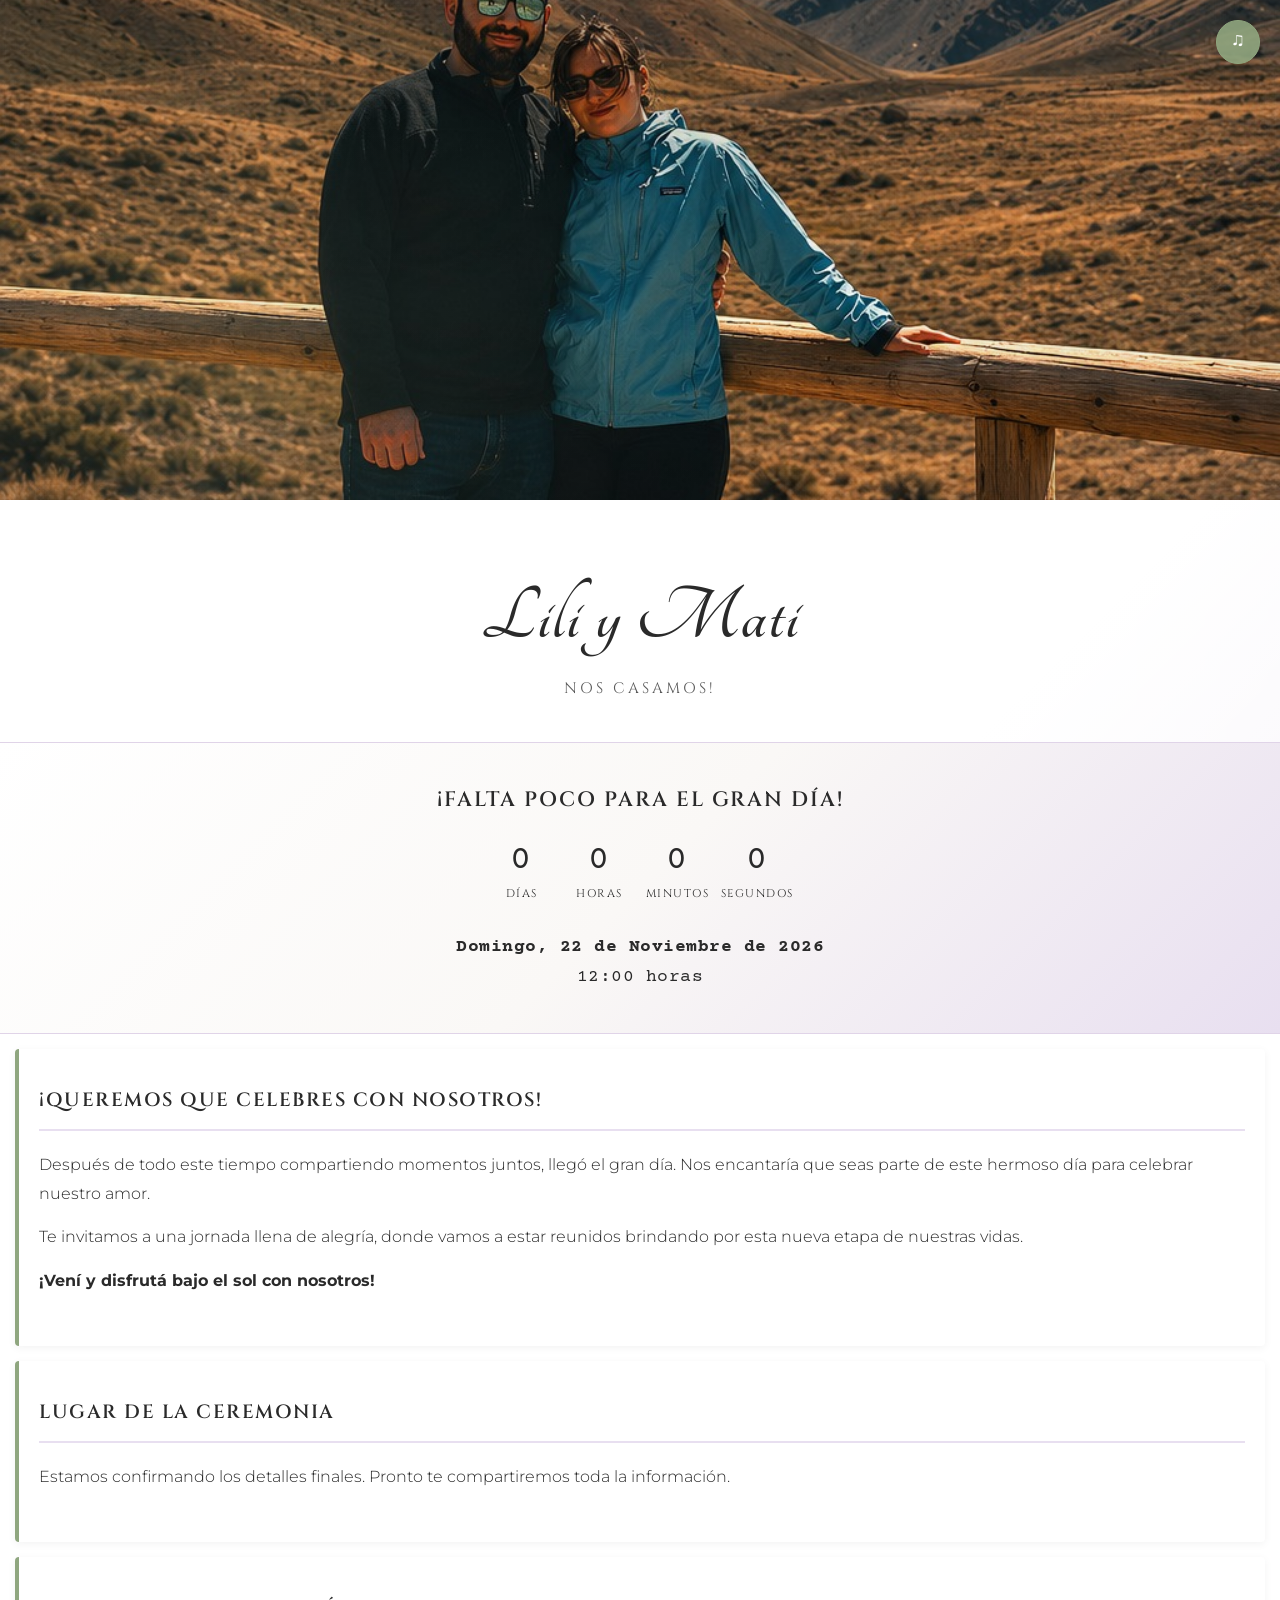
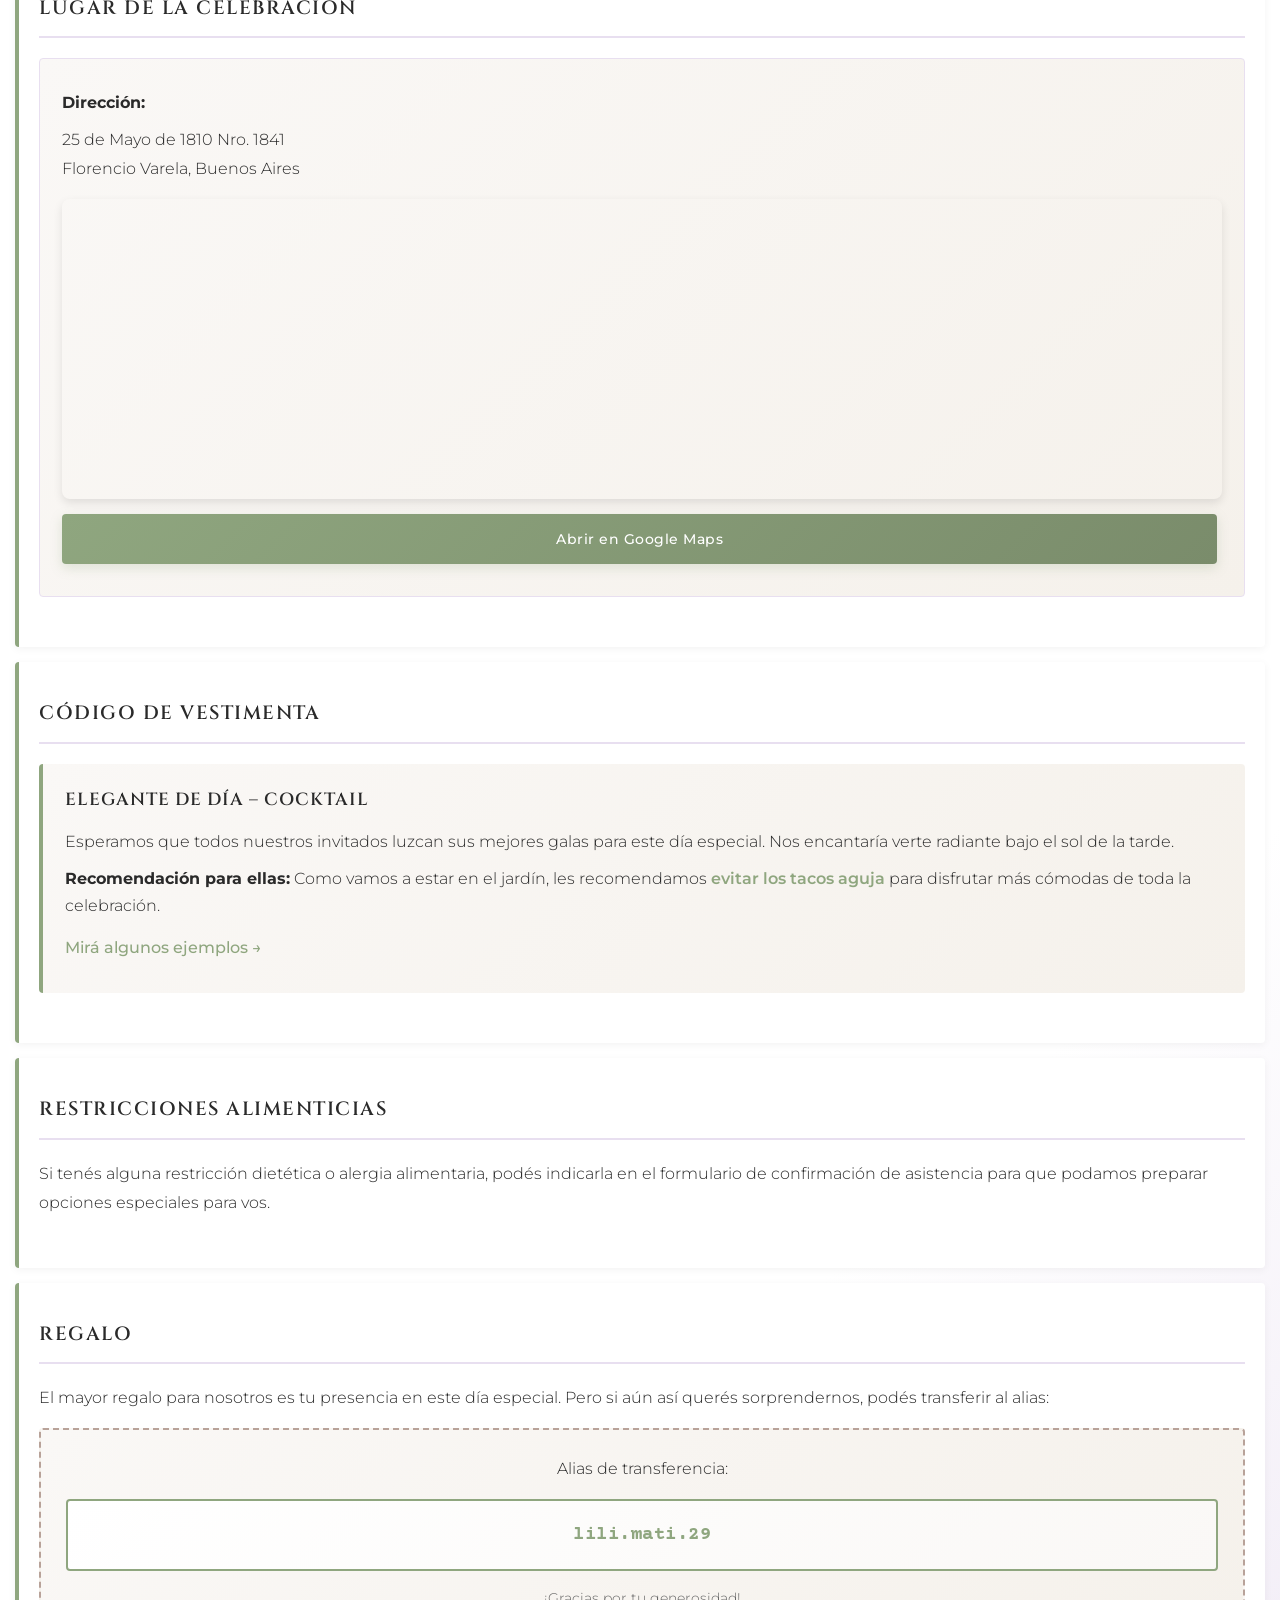
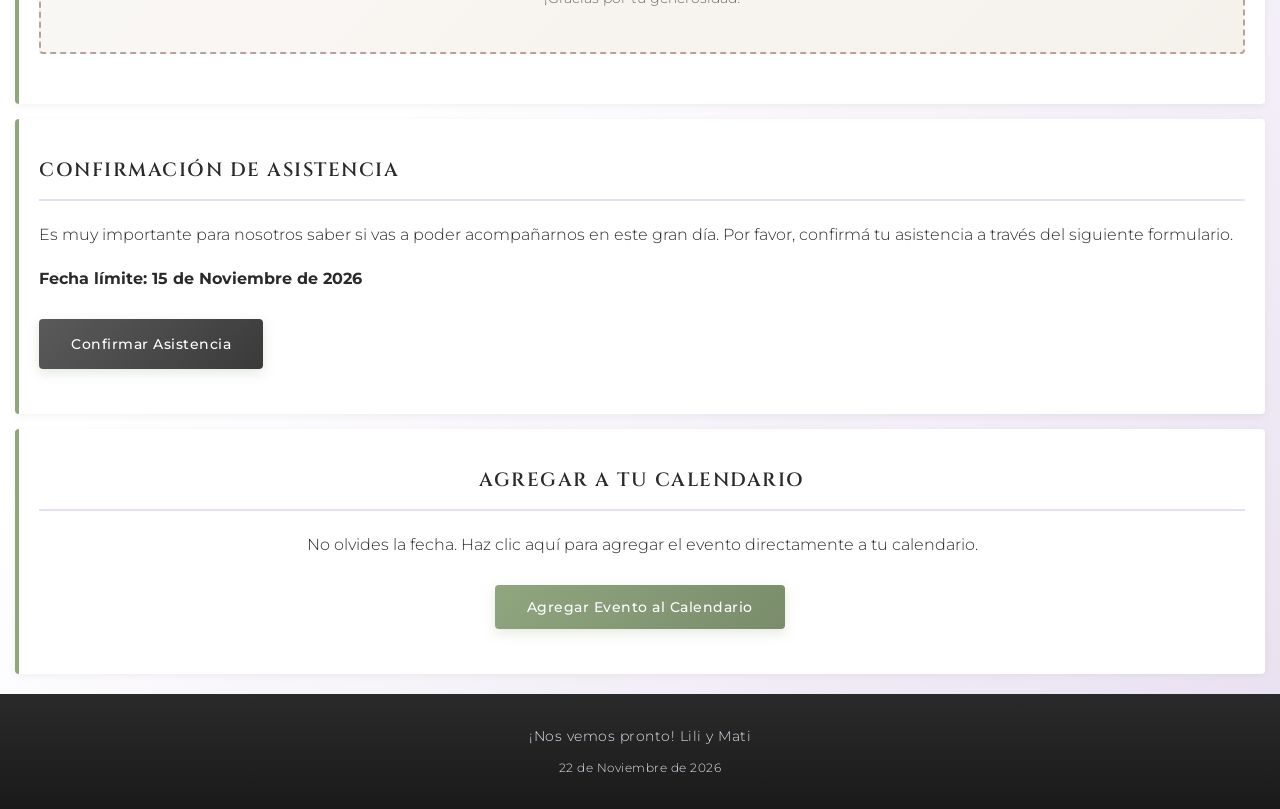
==== index.html @ ebc05e0a "feat: update wedding date, location sections, and add dress code inspiration" ====
<!DOCTYPE html>
<html lang="es">
<head>
    <meta charset="UTF-8">
    <meta name="viewport" content="width=device-width, initial-scale=1.0">
    <title>¡Nos casamos! | Lili y Mati</title>
    <link href="https://fonts.googleapis.com/css2?family=Tangerine:wght@400;700&family=Cinzel:wght@400;600;700&family=Special+Elite&family=Montserrat:wght@300;400;500&family=Courier+Prime&display=swap" rel="stylesheet">
    <link rel="stylesheet" href="styles.css">
</head>
<body>
    <div class="container">
        <div class="photo-gallery">
            <img id="mainPhoto" src="images/photos/aconcagua.jpeg" alt="Momentos especiales">
        </div>

        <audio id="bg-music" preload="metadata" loop>
            <source src="music/song.mp3" type="audio/mpeg">
        </audio>

        <div class="header">
            <h1>Lili y Mati</h1>
            <p>Nos casamos!</p>
            <button id="music-toggle" class="music-btn" title="Pausar/Reproducir música">♫</button>
        </div>

        <div class="countdown-section">
            <h2>¡Falta poco para el gran día!</h2>
            <div class="countdown">
                <div class="countdown-item">
                    <span class="number" id="days">0</span>
                    <span class="label">Días</span>
                </div>
                <div class="countdown-item">
                    <span class="number" id="hours">0</span>
                    <span class="label">Horas</span>
                </div>
                <div class="countdown-item">
                    <span class="number" id="minutes">0</span>
                    <span class="label">Minutos</span>
                </div>
                <div class="countdown-item">
                    <span class="number" id="seconds">0</span>
                    <span class="label">Segundos</span>
                </div>
            </div>
            <div class="date-time">
                <strong>Domingo, 22 de Noviembre de 2026</strong><br>
                12:00 horas
            </div>
        </div>

        <div class="content-section">
            <h2 class="section-title">¡Queremos que celebres con nosotros!</h2>
            <p>Después de todo este tiempo compartiendo momentos juntos, llegó el gran día. Nos encantaría que seas parte de este hermoso día para celebrar nuestro amor.</p>
            <p>Te invitamos a una jornada llena de alegría, donde vamos a estar reunidos brindando por esta nueva etapa de nuestras vidas.</p>
            <p><strong>¡Vení y disfrutá bajo el sol con nosotros!</strong></p>
        </div>

        <div class="content-section">
            <h2 class="section-title">Lugar de la Ceremonia</h2>
            <p>Estamos confirmando los detalles finales. Pronto te compartiremos toda la información.</p>
        </div>

        <div class="content-section">
            <h2 class="section-title">Lugar de la Celebración</h2>
            <div class="location">
                <p><strong>Dirección:</strong></p>
                <p>25 de Mayo de 1810 Nro. 1841<br>Florencio Varela, Buenos Aires</p>
                <div class="map-container">
                    <iframe src="https://www.google.com/maps/embed?pb=!1m18!1m12!1m3!1d3280.5678901234567!2d-58.3156789!3d-34.7919012!2m3!1f0!2f0!3f0!3m2!1i1024!2i768!4f13.1!3m3!1m2!1s0x95a2e8d2c6d8d8d5%3A0x1234567890abcdef!2s25%20de%20Mayo%201841%2C%20Florencio%20Varela!5e0!3m2!1ses!2sar!4v1234567890" allowfullscreen="" loading="lazy" referrerpolicy="no-referrer-when-downgrade"></iframe>
                </div>
                <a href="https://www.google.com/maps/search/25+de+Mayo+1841+Florencio+Varela" target="_blank" class="button" style="display: block; text-align: center; margin-top: 15px;">
                    Abrir en Google Maps
                </a>
            </div>
        </div>

        <div class="content-section">
            <h2 class="section-title">Código de Vestimenta</h2>
            <div class="dress-code">
                <h3>Elegante de Día – Cocktail</h3>
                <p>Esperamos que todos nuestros invitados luzcan sus mejores galas para este día especial. Nos encantaría verte radiante bajo el sol de la tarde.</p>
                <p><strong>Recomendación para ellas:</strong> Como vamos a estar en el jardín, les recomendamos <span class="highlight">evitar los tacos aguja</span> para disfrutar más cómodas de toda la celebración.</p>
                <p style="margin-top: 15px;"><a href="https://ar.pinterest.com/pin/38984353018986271/?invite_code=10d0b1111cdb420692982da76939f0f9&sender=587016270088623896&sfo=1" target="_blank" style="color: #8fa67f; text-decoration: none; font-weight: 500;">Mirá algunos ejemplos →</a></p>
            </div>
        </div>

        <div class="content-section">
            <h2 class="section-title">Restricciones Alimenticias</h2>
            <p>Si tenés alguna restricción dietética o alergia alimentaria, podés indicarla en el formulario de confirmación de asistencia para que podamos preparar opciones especiales para vos.</p>
        </div>

        <div class="content-section">
            <h2 class="section-title">Regalo</h2>
            <p>El mayor regalo para nosotros es tu presencia en este día especial. Pero si aún así querés sorprendernos, podés transferir al alias:</p>
            <div class="gift-box">
                <p>Alias de transferencia:</p>
                <div class="alias">lili.mati.29</div>
                <p style="margin-top: 15px; color: #666; font-size: 0.9em;">¡Gracias por tu generosidad!</p>
            </div>
        </div>

        <div class="content-section">
            <h2 class="section-title">Confirmación de Asistencia</h2>
            <p>Es muy importante para nosotros saber si vas a poder acompañarnos en este gran día. Por favor, confirmá tu asistencia a través del siguiente formulario.</p>
            <p><strong>Fecha límite: 15 de Noviembre de 2026</strong></p>
            <a href="https://docs.google.com/forms/d/e/1FAIpQLSdHtg7VA1iRMEIgnN4e15R8VpcJA1crfICIiquaRUaVLxvOYg/viewform?usp=sharing&ouid=107248354685165145051" target="_blank" class="button button-secondary">
                Confirmar Asistencia
            </a>
        </div>

        <div class="content-section" style="text-align: center;">
            <h2 class="section-title">Agregar a tu Calendario</h2>
            <p>No olvides la fecha. Haz clic aquí para agregar el evento directamente a tu calendario.</p>
            <button onclick="downloadCalendarEvent()" class="button">
                Agregar Evento al Calendario
            </button>
        </div>

        <div class="footer">
            <p>¡Nos vemos pronto! Lili y Mati</p>
            <p style="margin-top: 10px; font-size: 0.85em;">22 de Noviembre de 2026</p>
        </div>
    </div>

    <script src="script.js"></script>
</body>
</html>
---- styles.css ----
* {
            margin: 0;
            padding: 0;
            box-sizing: border-box;
        }

        body {
            font-family: 'Montserrat', sans-serif;
            background: linear-gradient(135deg, #ffffff 0%, #ffffff 70%, #e8dff0 100%);
            color: #2a2a2a;
            line-height: 1.7;
        }

        .container {
            max-width: 100%;
            width: 100%;
            margin: 0 auto;
            padding: 0;
        }


        .photo-gallery {
            position: relative;
            width: 100%;
            height: 500px;
            overflow: hidden;
            background: #3a3530;
            aspect-ratio: 0.866;
        }

        .photo-gallery img {
            width: 100%;
            height: 100%;
            object-fit: cover;
            object-position: center;
            animation: fadeInOut 8s ease-in-out infinite;
        }

        @keyframes fadeInOut {
            0%, 100% { opacity: 0.75; }
            50% { opacity: 1; }
        }

        .photo-gallery::before {
            content: '';
            position: absolute;
            top: 0;
            left: 0;
            right: 0;
            bottom: 0;
            background: radial-gradient(circle at 20% 80%, rgba(156, 175, 136, 0.15) 0%, transparent 50%);
            z-index: 2;
        }

        .photo-gallery::after {
            content: '';
            position: absolute;
            top: 0;
            left: 0;
            right: 0;
            bottom: 0;
            background: linear-gradient(180deg, rgba(0, 0, 0, 0.2) 0%, transparent 60%, rgba(0, 0, 0, 0.15) 100%);
            z-index: 2;
        }


        .header {
            text-align: center;
            padding: 50px 20px 40px;
            background-color: #ffffff;
            background-image: linear-gradient(135deg, #ffffff 0%, #ffffff 80%, #e8dff0 100%), url('5771061_2986448.svg');
            background-size: auto, 700px auto;
            background-position: 0 0, right center;
            background-repeat: no-repeat;
            background-attachment: scroll, fixed;
            border-bottom: 1px solid #e0d4e8;
            position: relative;
            overflow: hidden;
        }

        .header::after {
            content: '';
            position: absolute;
            top: 0;
            left: 0;
            right: 0;
            bottom: 0;
            background: linear-gradient(90deg, rgba(255,255,255,1) 0%, rgba(255,255,255,0.98) 40%, rgba(255,255,255,0.85) 100%);
            pointer-events: none;
            z-index: 0;
        }


        .header h1 {
            font-family: 'Tangerine', cursive;
            font-size: 5em;
            color: #2a2a2a;
            margin-bottom: -10px;
            font-weight: 700;
            position: relative;
            z-index: 2;
            letter-spacing: 2px;
        }

        .header p {
            font-family: 'Cinzel', serif;
            font-size: 0.95em;
            color: #5a5a5a;
            font-style: normal;
            font-weight: 400;
            position: relative;
            z-index: 2;
            letter-spacing: 3px;
            text-transform: uppercase;
        }


        .countdown-section {
            background: linear-gradient(135deg, #ffffff 0%, #faf8f6 50%, #e8dff0 100%);
            padding: 40px 20px;
            text-align: center;
            color: #2a2a2a;
            position: relative;
            overflow: hidden;
            border-bottom: 1px solid #e0d4e8;
        }


        .countdown-section h2 {
            font-family: 'Cinzel', serif;
            font-size: 1.3em;
            margin-bottom: 25px;
            font-weight: 600;
            position: relative;
            z-index: 1;
            letter-spacing: 2px;
            text-transform: uppercase;
        }

        .countdown {
            display: flex;
            justify-content: center;
            align-items: flex-end;
            gap: 8px;
            margin-bottom: 30px;
            position: relative;
            z-index: 1;
            flex-wrap: wrap;
        }

        .countdown-item {
            display: flex;
            flex-direction: column;
            align-items: center;
            background: transparent;
            padding: 0;
            border-radius: 0;
            border: none;
        }

        .countdown-item .number {
            font-family: 'Courier Prime', monospace;
            font-size: 2.2em;
            font-weight: 400;
            display: block;
            line-height: 1;
            min-width: 70px;
            text-align: center;
            letter-spacing: 2px;
        }

        .countdown-item .label {
            font-family: 'Cinzel', serif;
            font-size: 0.7em;
            margin-top: 6px;
            text-transform: uppercase;
            letter-spacing: 1.5px;
            font-weight: 400;
            text-align: center;
            min-width: 70px;
        }


        .date-time {
            font-family: 'Courier Prime', monospace;
            font-size: 1.1em;
            margin-top: 15px;
            position: relative;
            z-index: 1;
            font-weight: 400;
            letter-spacing: 0.5px;
        }


        .content-section {
            padding: 35px 20px;
            background: #ffffff;
            margin: 15px;
            border-radius: 4px;
            box-shadow: 0 2px 8px rgba(0, 0, 0, 0.05);
            border-left: 4px solid #8fa67f;
            position: relative;
        }


        .content-section h2 {
            font-family: 'Cinzel', serif;
            color: #2a2a2a;
            margin-bottom: 20px;
            font-size: 1.2em;
            font-weight: 600;
            border-bottom: 2px solid #e8dff0;
            padding-bottom: 12px;
            letter-spacing: 1.5px;
            text-transform: uppercase;
            white-space: nowrap;
            overflow: hidden;
            text-overflow: ellipsis;
        }

        .content-section p {
            color: #2a2a2a;
            margin-bottom: 15px;
            line-height: 1.8;
            font-weight: 300;
            font-family: 'Montserrat', sans-serif;
        }

        .content-section ul {
            list-style: none;
            color: #2a2a2a;
        }

        .content-section li {
            margin-bottom: 12px;
            padding-left: 28px;
            position: relative;
            font-weight: 300;
            font-family: 'Montserrat', sans-serif;
        }

        .content-section li:before {
            content: "✓";
            position: absolute;
            left: 0;
            color: #8fa67f;
            font-weight: bold;
            font-size: 1.1em;
        }


        .button {
            display: inline-block;
            background: linear-gradient(135deg, #8fa67f 0%, #7a8c6b 100%);
            color: #ffffff;
            padding: 13px 32px;
            border: none;
            border-radius: 4px;
            text-decoration: none;
            font-size: 0.9em;
            cursor: pointer;
            transition: all 0.3s ease;
            margin: 10px 5px 10px 0;
            font-weight: 500;
            font-family: 'Montserrat', sans-serif;
            box-shadow: 0 4px 12px rgba(143, 166, 127, 0.25);
            letter-spacing: 0.5px;
        }

        .button:hover {
            background: linear-gradient(135deg, #7a8c6b 0%, #6a7c5b 100%);
            transform: translateY(-2px);
            box-shadow: 0 6px 18px rgba(143, 166, 127, 0.35);
        }

        .button-secondary {
            background: linear-gradient(135deg, #5a5a5a 0%, #3a3a3a 100%);
        }

        .button-secondary:hover {
            background: linear-gradient(135deg, #3a3a3a 0%, #2a2a2a 100%);
        }


        .location {
            background: linear-gradient(135deg, #faf8f6 0%, #f5f1eb 100%);
            padding: 22px;
            border-radius: 4px;
            margin: 15px 0;
            border: 1px solid #e8dff0;
        }

        .location h3 {
            font-family: 'Cinzel', serif;
            color: #2a2a2a;
            margin-bottom: 12px;
            font-size: 1.1em;
            font-weight: 600;
            text-transform: uppercase;
            letter-spacing: 1px;
        }

        .location p {
            margin: 8px 0;
            color: #2a2a2a;
            font-weight: 300;
            font-family: 'Montserrat', sans-serif;
        }

        .map-container {
            width: 100%;
            height: 300px;
            border-radius: 8px;
            overflow: hidden;
            margin-top: 15px;
            box-shadow: 0 4px 10px rgba(0, 0, 0, 0.1);
        }

        .map-container iframe {
            width: 100%;
            height: 100%;
            border: none;
        }


        .dress-code {
            background: linear-gradient(135deg, #faf8f6 0%, #f5f1eb 100%);
            padding: 22px;
            border-radius: 4px;
            margin: 15px 0;
            border-left: 4px solid #8fa67f;
        }

        .dress-code h3 {
            font-family: 'Cinzel', serif;
            color: #2a2a2a;
            margin-bottom: 12px;
            font-size: 1.1em;
            font-weight: 600;
            text-transform: uppercase;
            letter-spacing: 1px;
        }

        .dress-code p {
            color: #2a2a2a;
            margin: 10px 0;
            line-height: 1.7;
            font-weight: 300;
            font-family: 'Montserrat', sans-serif;
        }


        .gift-box {
            background: linear-gradient(135deg, #faf8f6 0%, #f5f1eb 100%);
            padding: 25px;
            border-radius: 4px;
            margin: 15px 0;
            text-align: center;
            border: 2px dashed #b8a299;
        }

        .gift-box h3 {
            font-family: 'Cinzel', serif;
            color: #2a2a2a;
            margin-bottom: 12px;
            font-size: 1.1em;
            font-weight: 600;
            text-transform: uppercase;
            letter-spacing: 1px;
        }

        .alias {
            background: linear-gradient(135deg, #ffffff 0%, #faf8f6 100%);
            padding: 18px;
            border-radius: 4px;
            margin: 15px 0;
            font-size: 1.2em;
            font-weight: 600;
            color: #8fa67f;
            font-family: 'Courier Prime', monospace;
            border: 2px solid #8fa67f;
            letter-spacing: 0.5px;
        }


        .footer {
            text-align: center;
            padding: 30px 20px;
            background: linear-gradient(180deg, #2a2a2a 0%, #1a1a1a 100%);
            color: #e8dff0;
            margin-top: 20px;
            font-size: 0.9em;
            position: relative;
            overflow: hidden;
        }


        .footer p {
            position: relative;
            z-index: 1;
            font-weight: 300;
            letter-spacing: 0.5px;
            font-family: 'Montserrat', sans-serif;
        }


        @media (max-width: 768px) {
            .header h1 {
                font-size: 2em;
            }

            .photo-gallery {
                height: 450px;
            }

            .content-section {
                margin: 10px;
                padding: 20px;
            }

            .button {
                display: block;
                width: 100%;
                text-align: center;
                margin: 10px 0;
            }
        }

        .button-group {
            display: flex;
            flex-wrap: wrap;
            gap: 10px;
            margin: 15px 0;
        }

        @media (max-width: 768px) {
            .header {
                background-size: auto, 500px auto;
            }

            .header::after {
                background: linear-gradient(90deg, rgba(255,255,255,1) 0%, rgba(255,255,255,0.95) 50%, rgba(255,255,255,0.7) 100%);
            }
        }

        @media (max-width: 480px) {
            .header {
                background-size: auto, 350px auto;
            }

            .header::after {
                background: linear-gradient(90deg, rgba(255,255,255,1) 0%, rgba(255,255,255,0.9) 50%, rgba(255,255,255,0.6) 100%);
            }

            .photo-gallery {
                height: 380px;
            }

            .button-group {
                flex-direction: column;
            }

            .button {
                width: 100%;
            }
        }

        .highlight {
            color: #8fa67f;
            font-weight: 600;
        }


        @media (max-width: 480px) {
            .content-section h2 {
                font-size: 1.1em;
                letter-spacing: 1px;
            }
        }

        #bg-music {
            display: none;
        }

        .music-btn {
            position: fixed;
            top: 20px;
            right: 20px;
            z-index: 1000;
            background: rgba(143, 166, 127, 0.9);
            border: 1px solid #8fa67f;
            color: #ffffff;
            width: 44px;
            height: 44px;
            border-radius: 50%;
            font-size: 1.2em;
            cursor: pointer;
            transition: all 0.3s ease;
            display: flex;
            align-items: center;
            justify-content: center;
            box-shadow: 0 2px 8px rgba(0, 0, 0, 0.15);
            padding: 0;
            line-height: 1;
            vertical-align: middle;
            font-family: 'Courier New', monospace;
            font-weight: bold;
        }

        .music-btn:hover {
            background: rgba(143, 166, 127, 1);
            transform: scale(1.1);
            box-shadow: 0 4px 12px rgba(0, 0, 0, 0.25);
        }
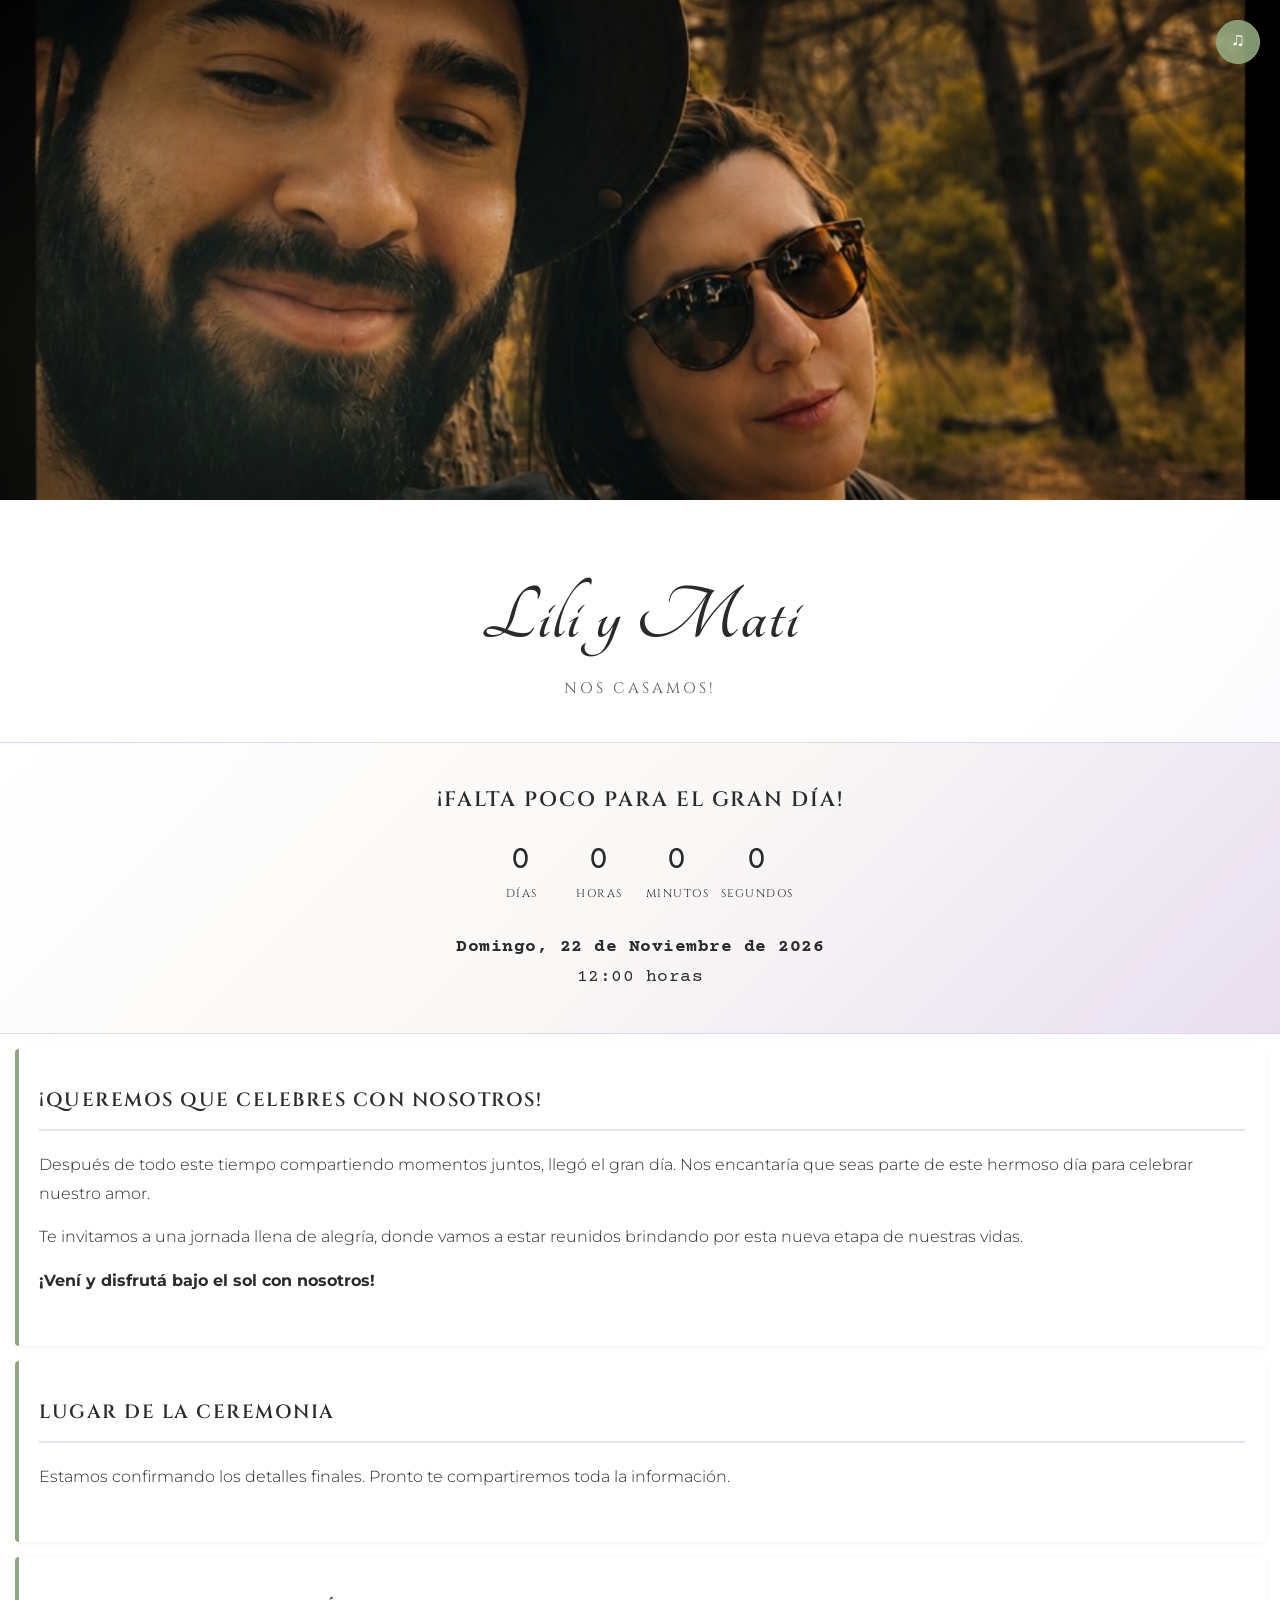
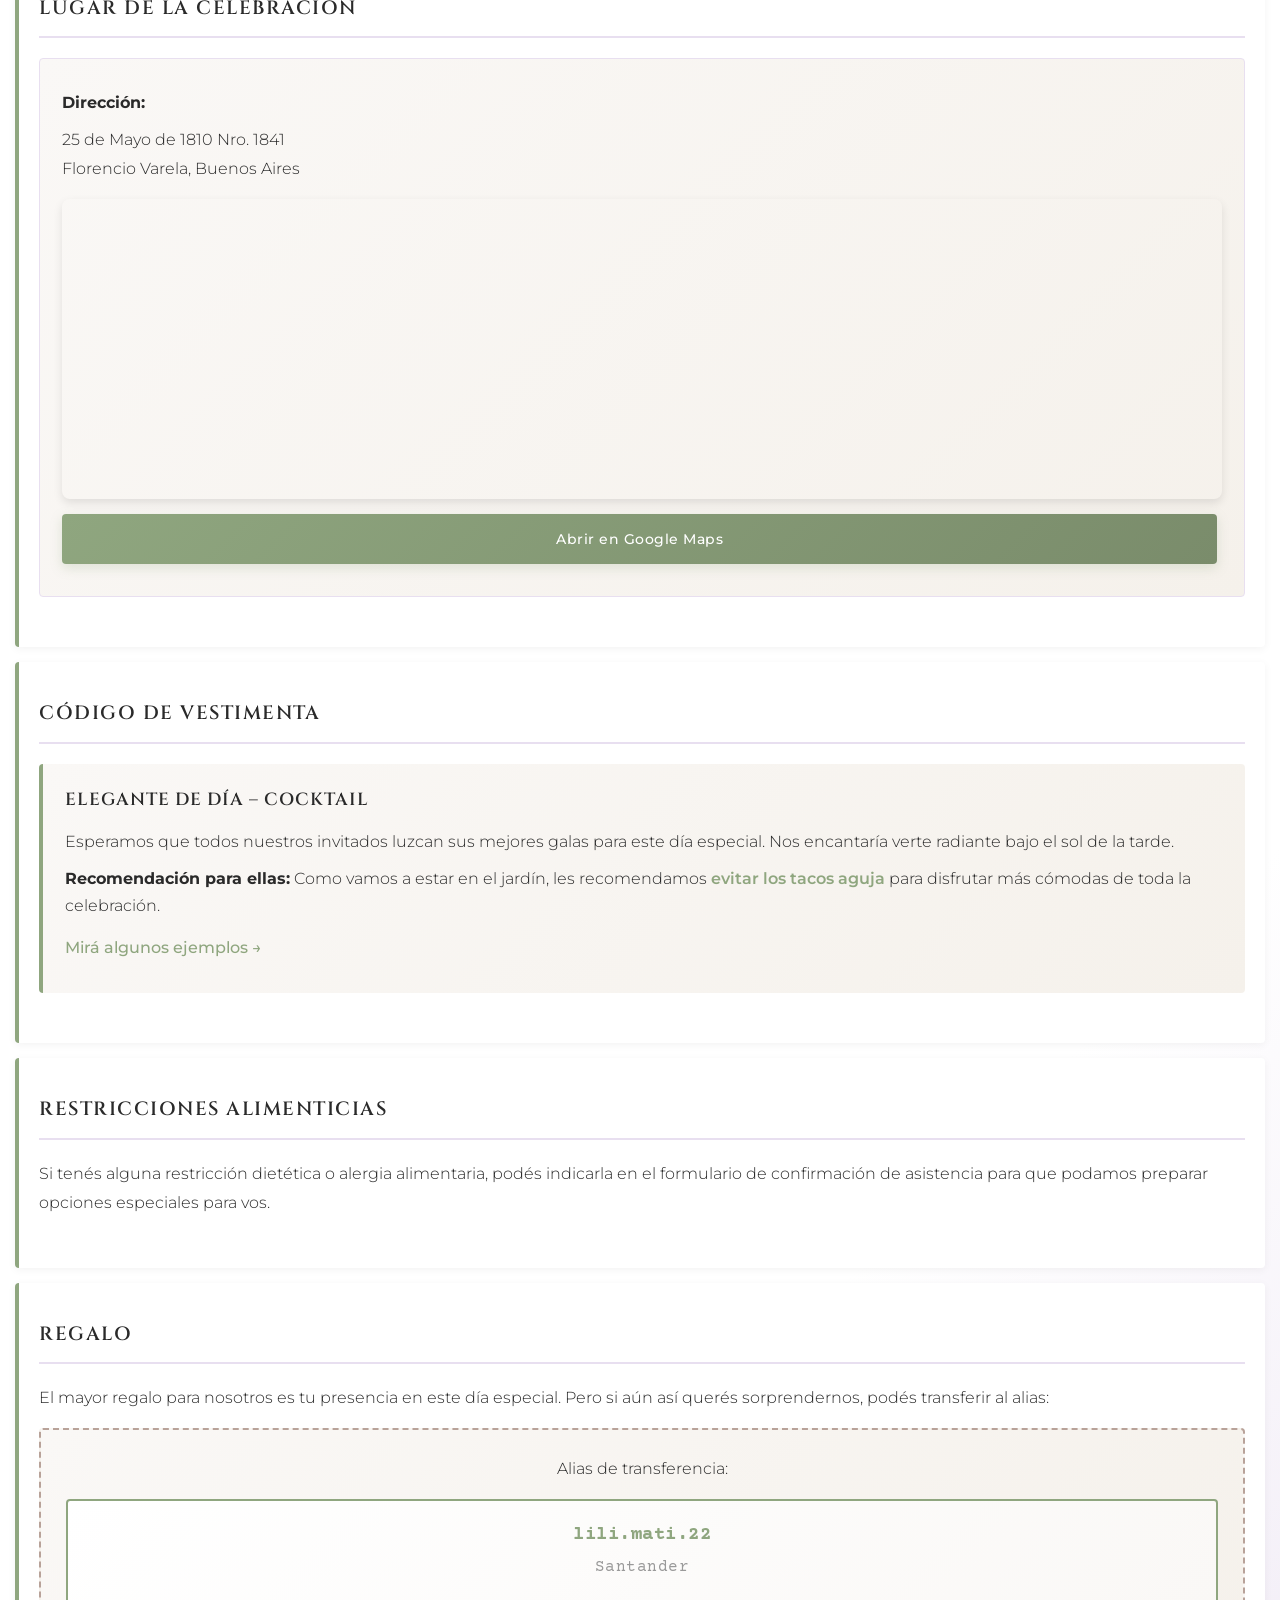
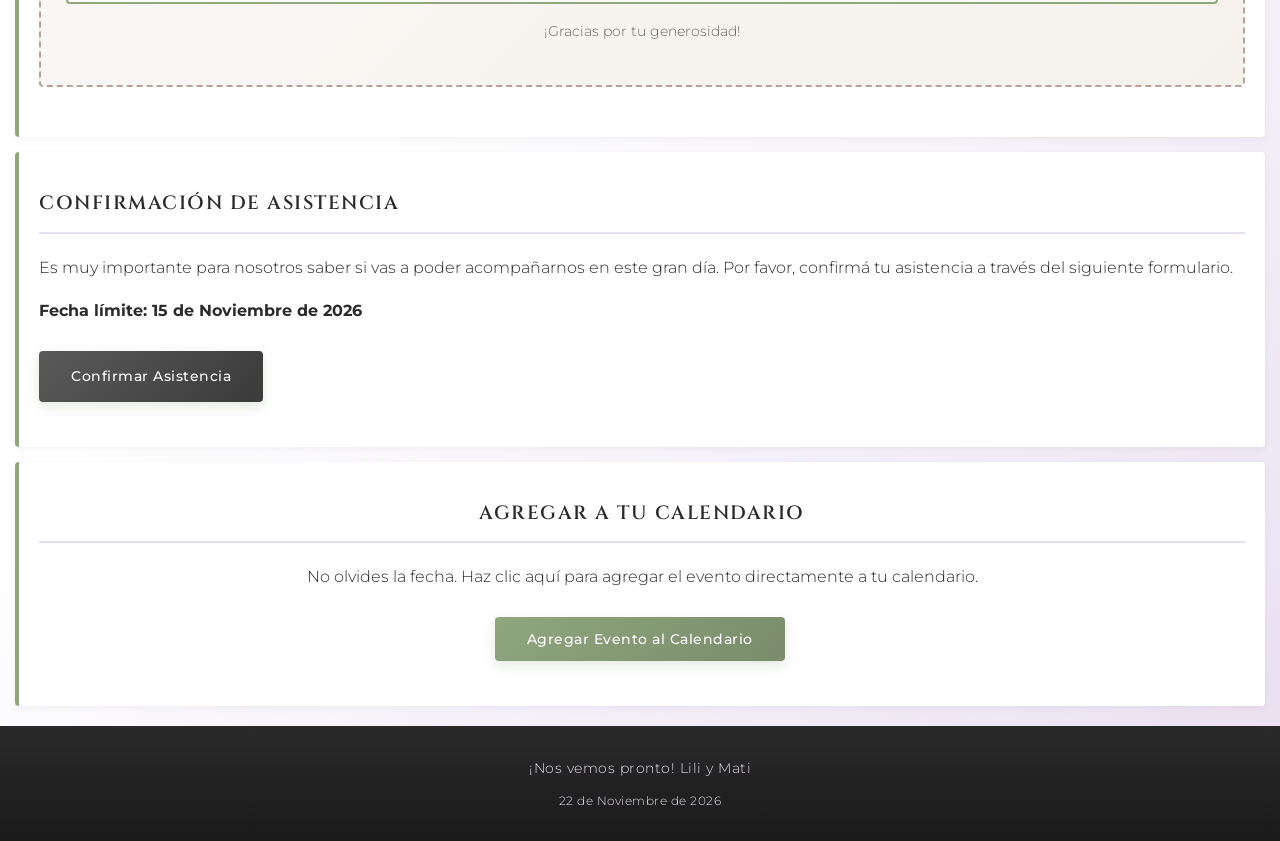
==== commit 953866b8: "feat: update bank alias to lili.mati.22 (Santander) and implement non-repeating photo gallery" ====
--- a/index.html
+++ b/index.html
@@ -95,7 +95,10 @@
             <p>El mayor regalo para nosotros es tu presencia en este día especial. Pero si aún así querés sorprendernos, podés transferir al alias:</p>
             <div class="gift-box">
                 <p>Alias de transferencia:</p>
-                <div class="alias">lili.mati.29</div>
+                <div class="alias">
+                    lili.mati.22<br>
+                    <span style="color: #999; font-size: 0.85em; font-weight: 500;">Santander</span>
+                </div>
                 <p style="margin-top: 15px; color: #666; font-size: 0.9em;">¡Gracias por tu generosidad!</p>
             </div>
         </div>
@@ -123,6 +126,7 @@
         </div>
     </div>
 
+    <script src="/config.js"></script>
     <script src="script.js"></script>
 </body>
 </html>
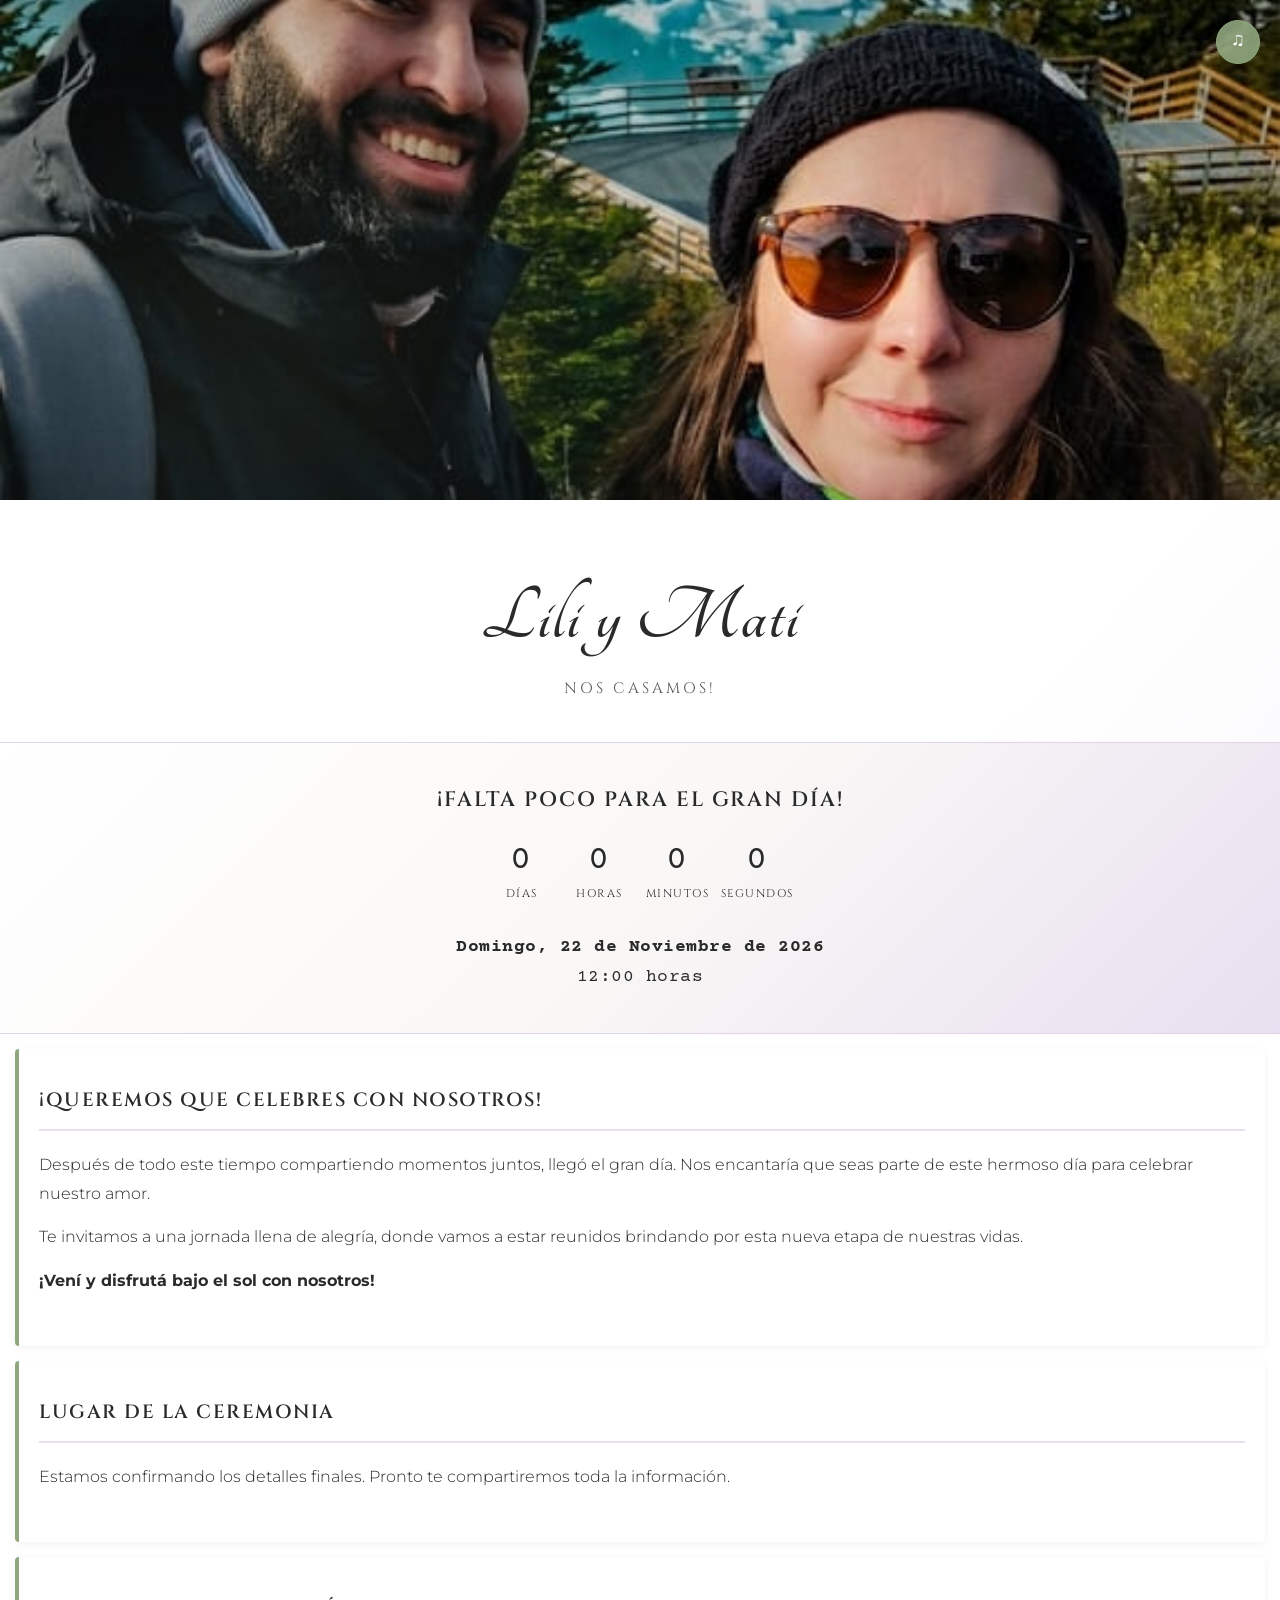
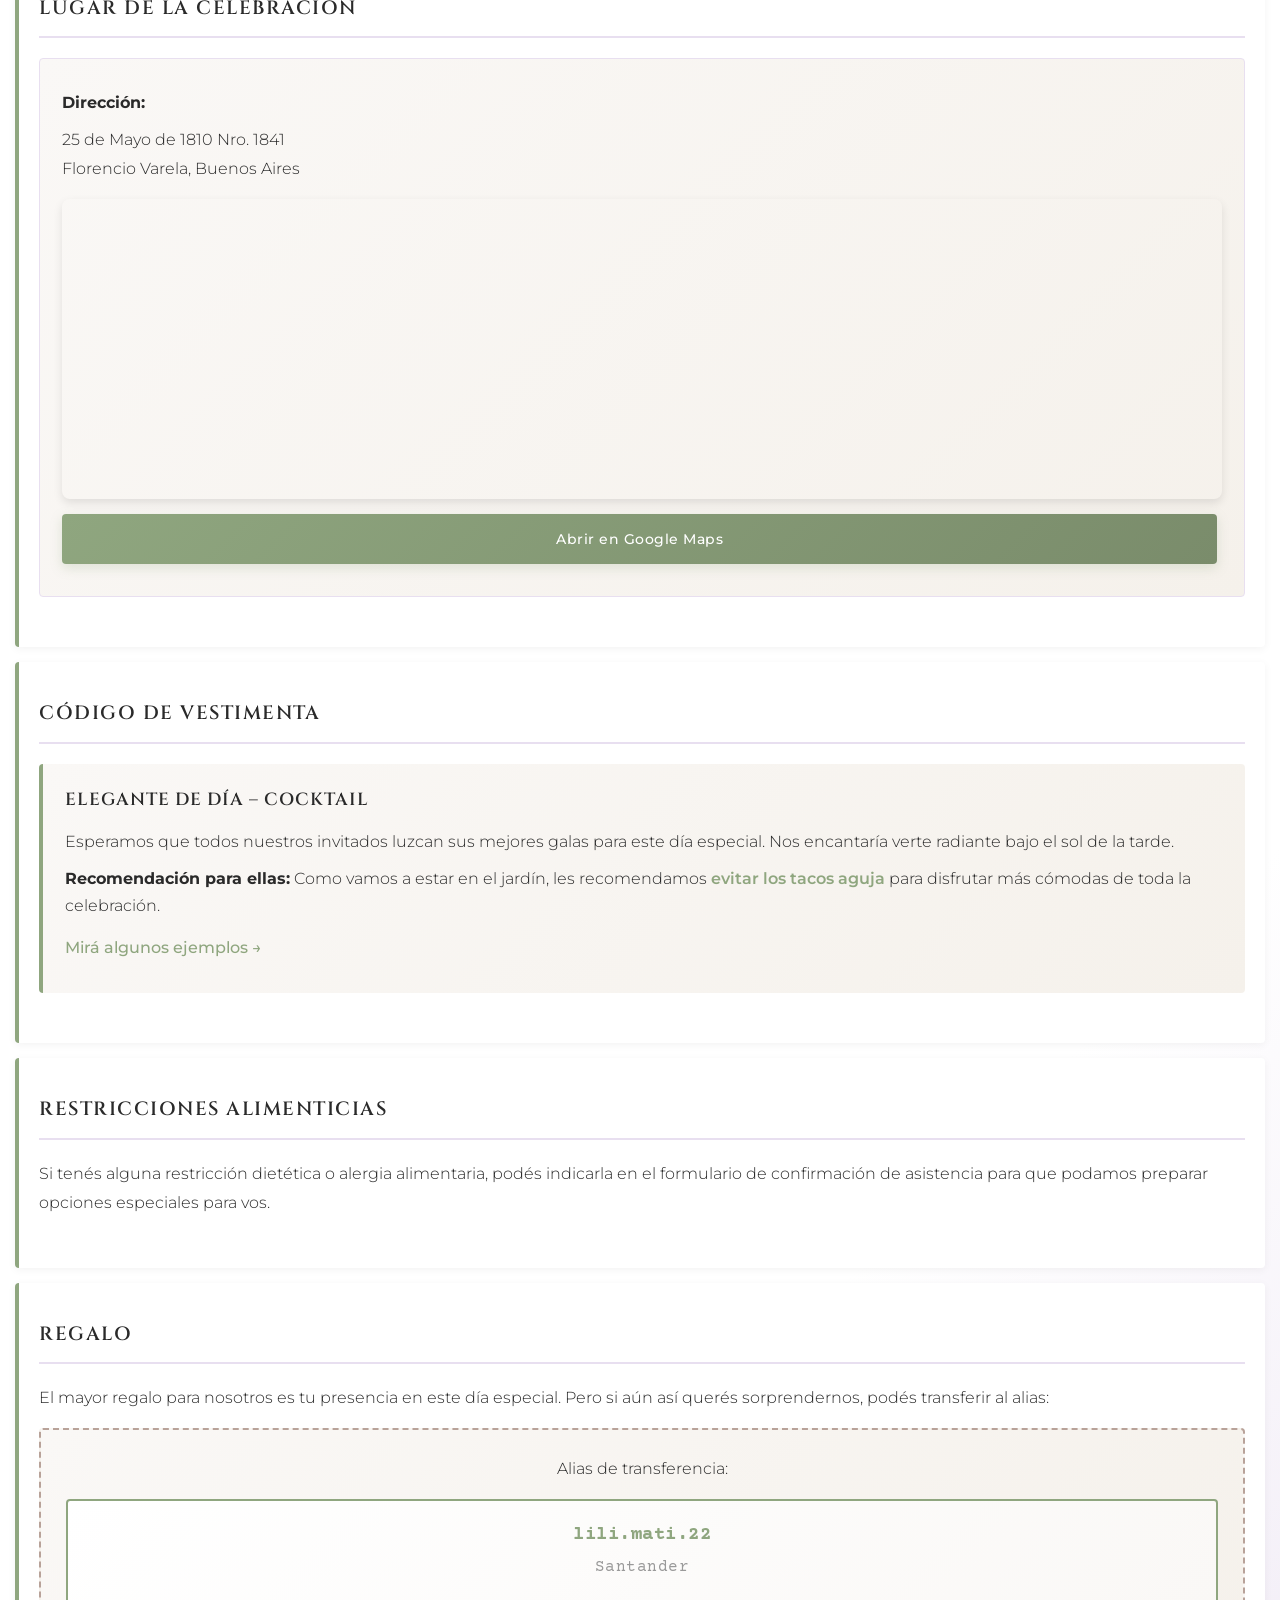
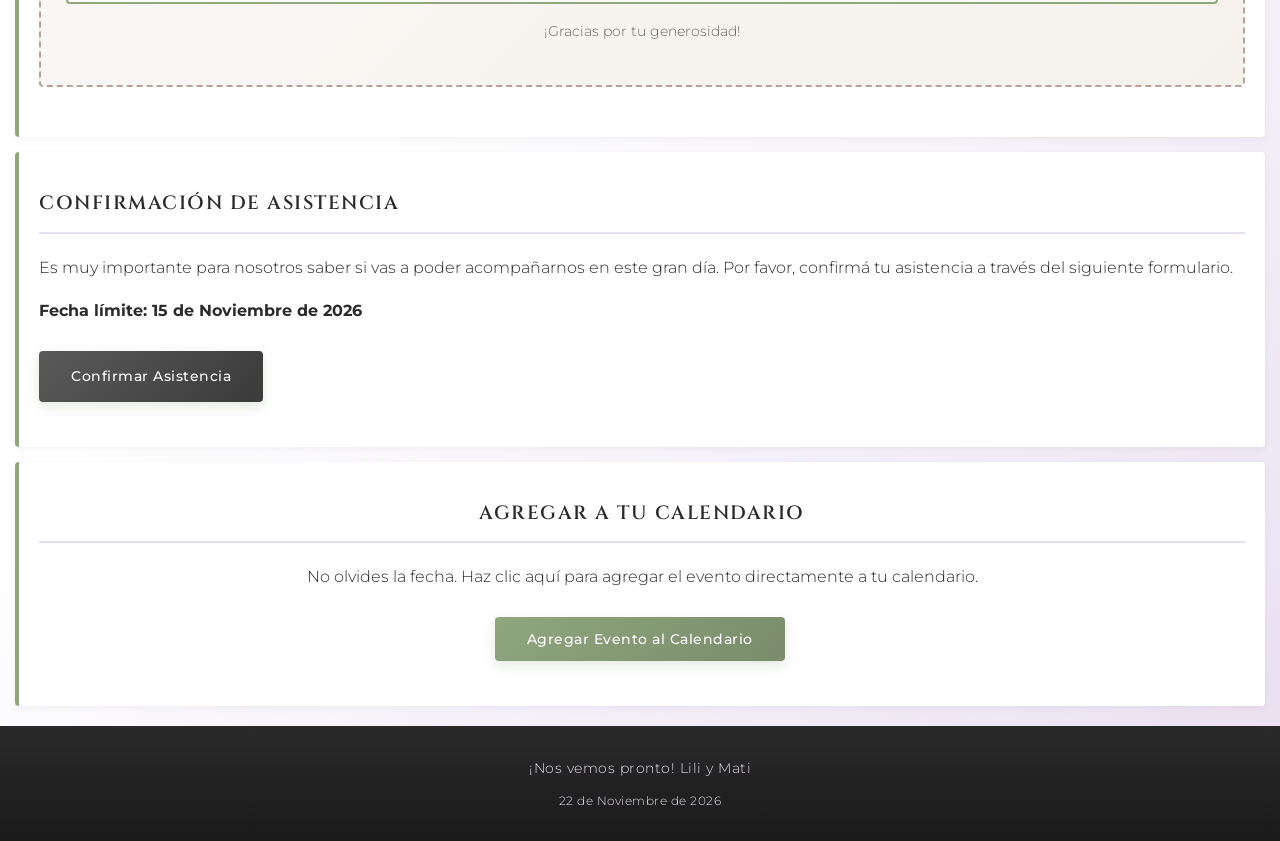
==== commit cc3eaa2a: "chore: consolidate shared functions into utils.js and reorganize config" ====
--- a/index.html
+++ b/index.html
@@ -127,6 +127,7 @@
     </div>
 
     <script src="/config.js"></script>
+    <script src="/utils.js"></script>
     <script src="script.js"></script>
 </body>
 </html>
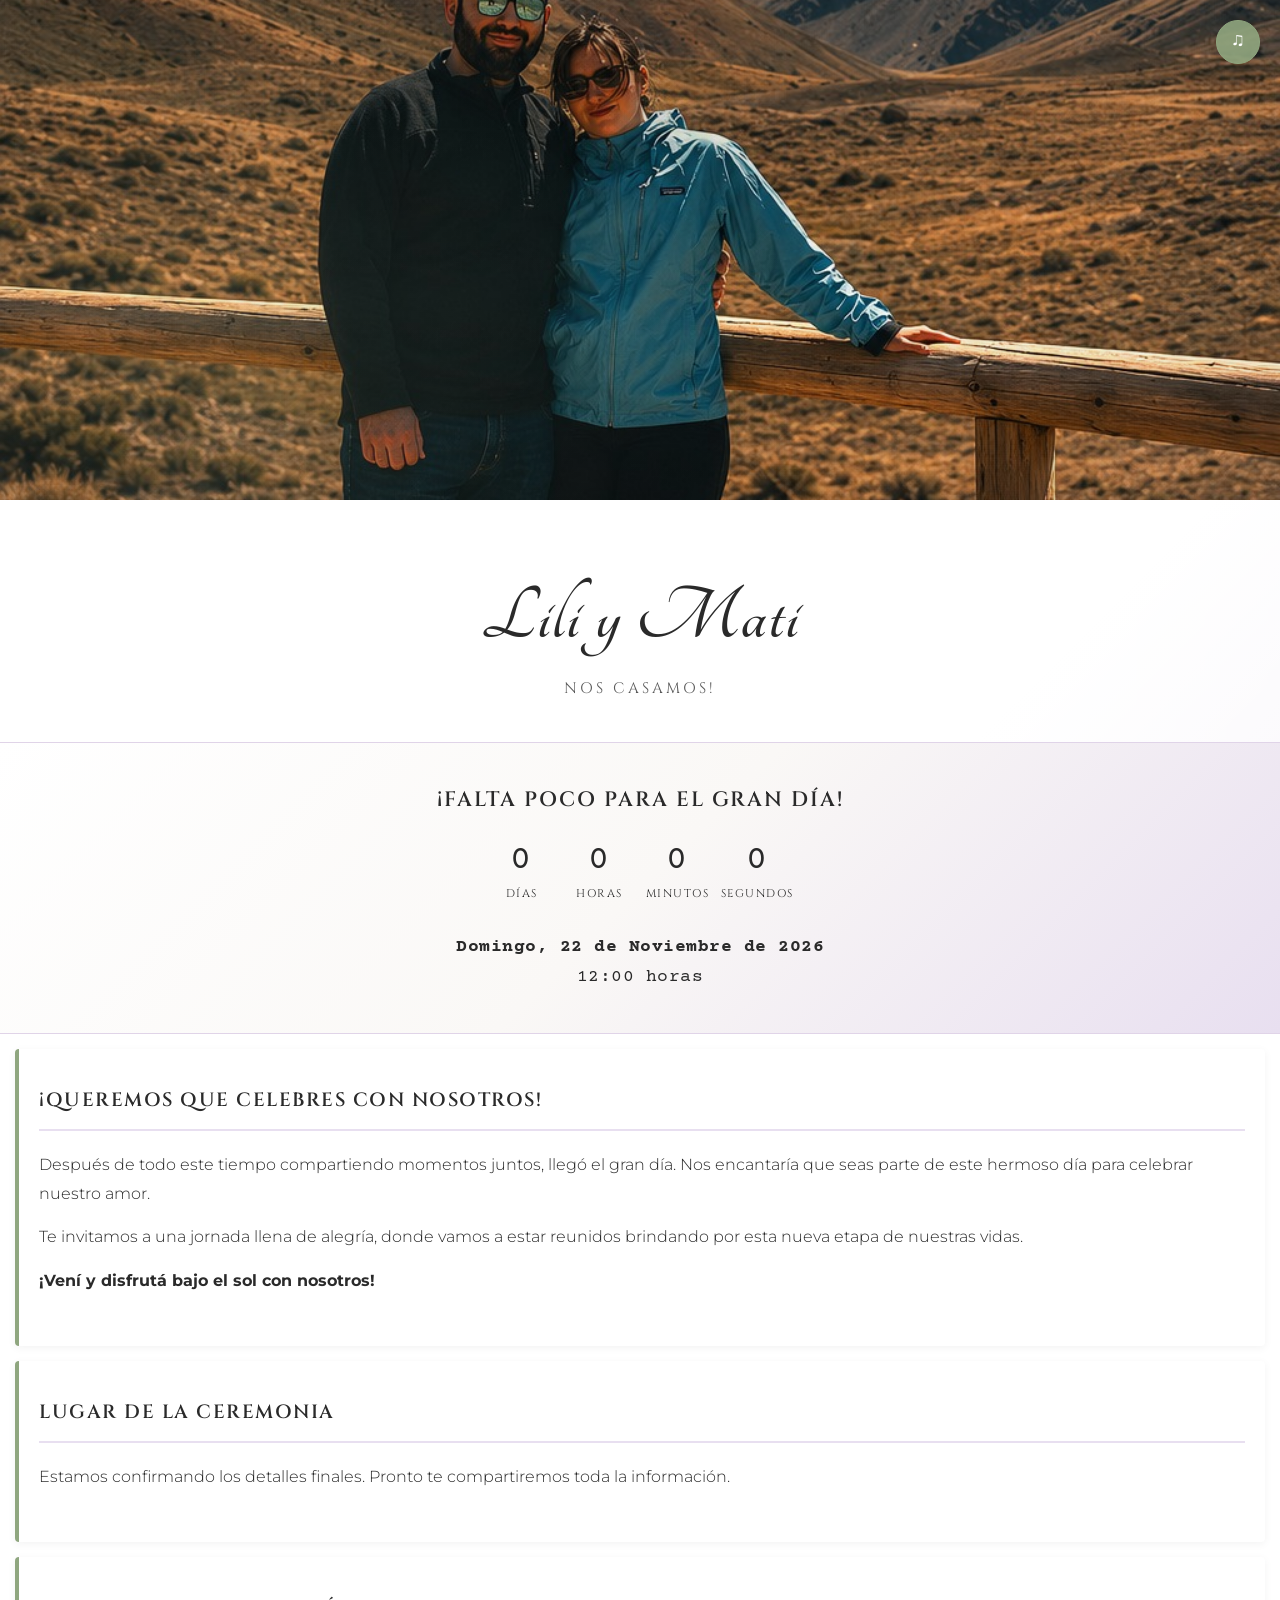
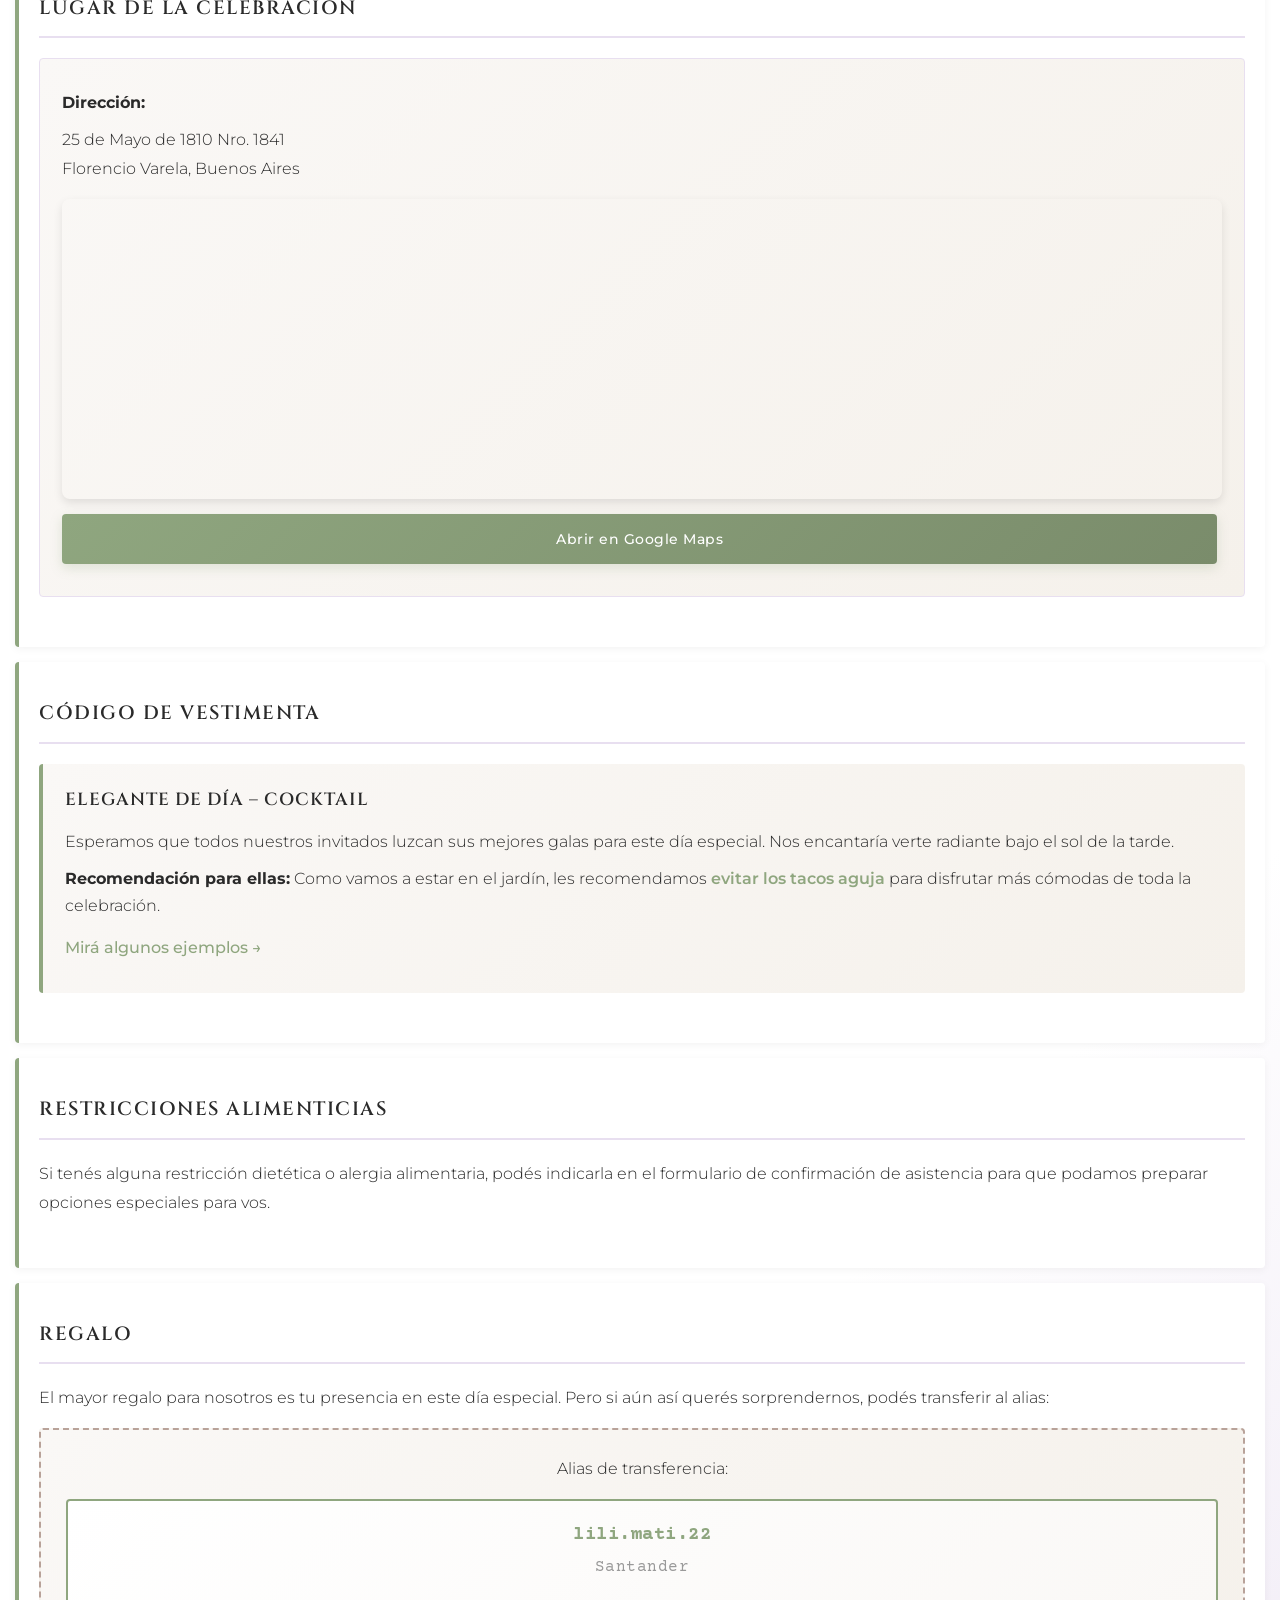
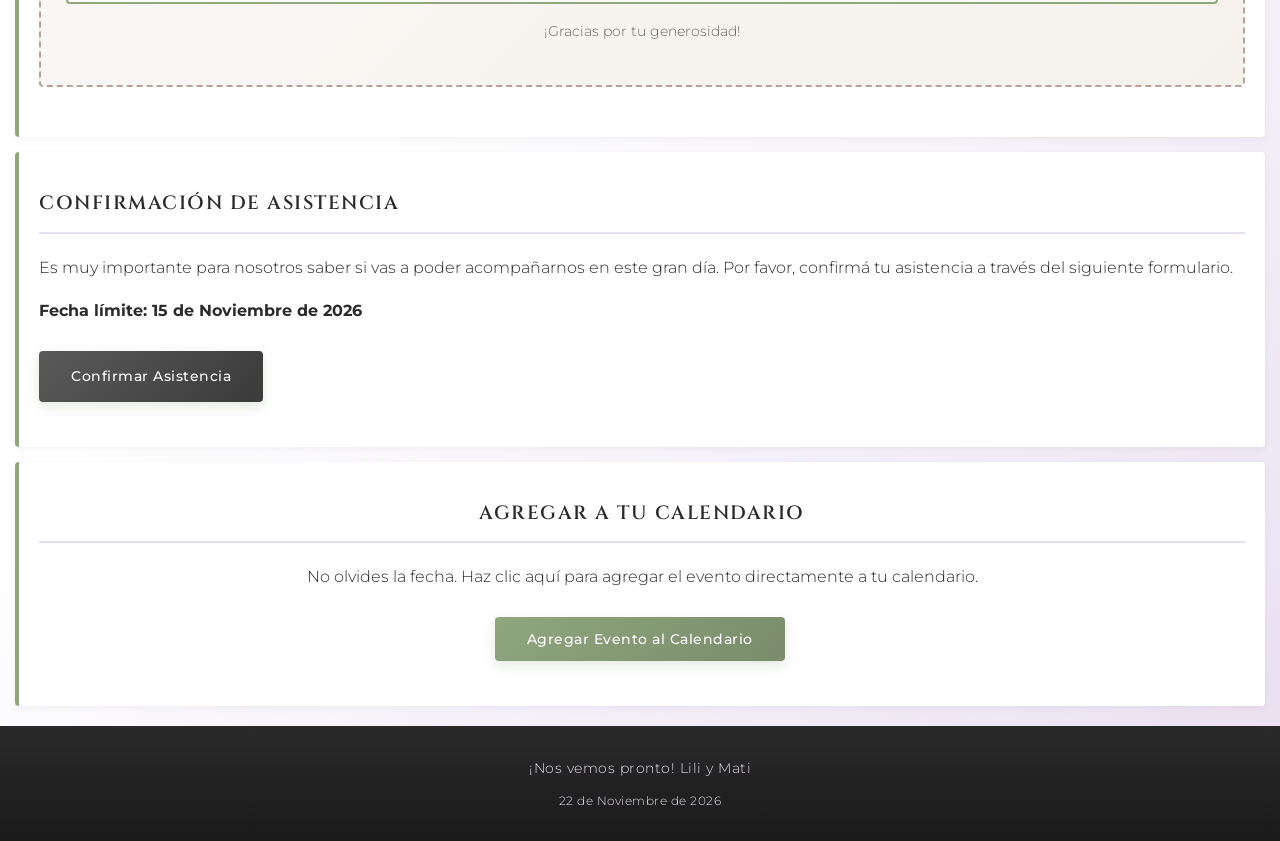
==== commit 73260677: "fix: use relative paths for config and utils imports to support GitHub Pages" ====
--- a/index.html
+++ b/index.html
@@ -126,8 +126,8 @@
         </div>
     </div>
 
-    <script src="/config.js"></script>
-    <script src="/utils.js"></script>
+    <script src="config.js"></script>
+    <script src="utils.js"></script>
     <script src="script.js"></script>
 </body>
 </html>
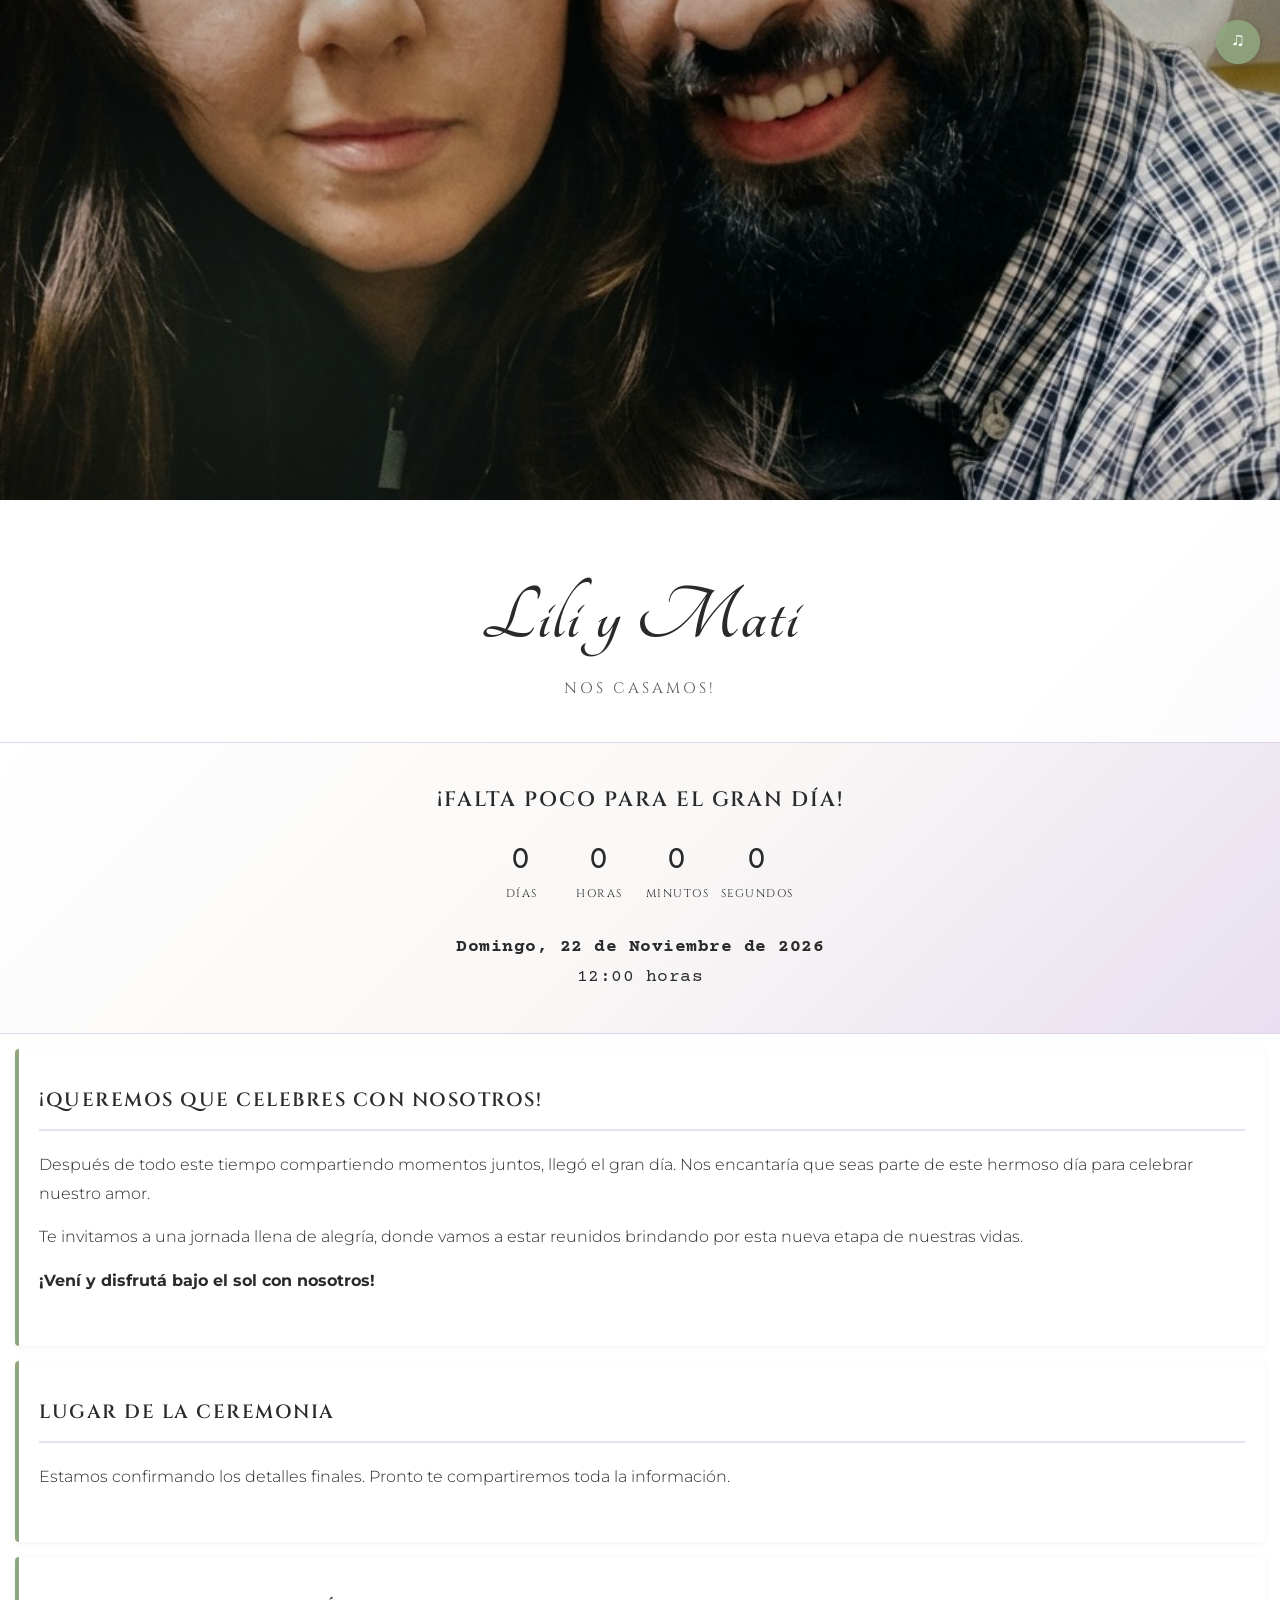
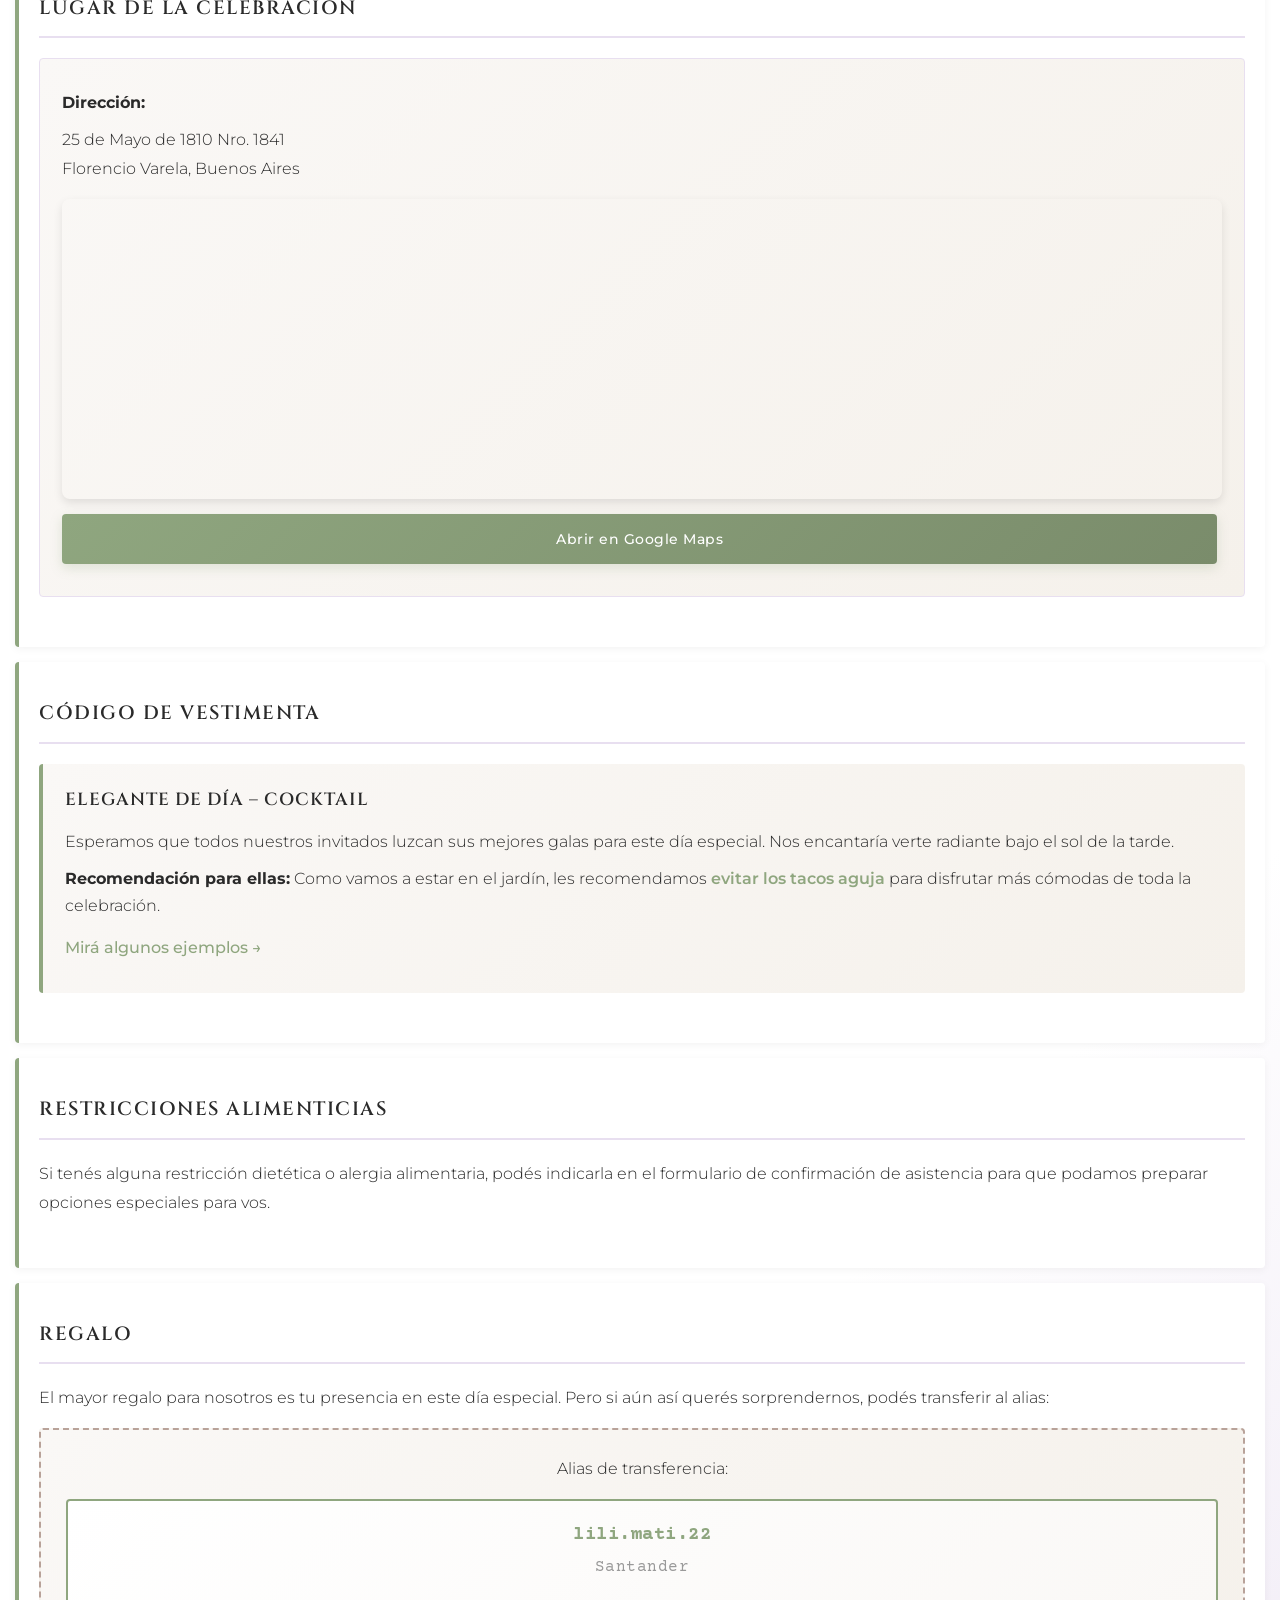
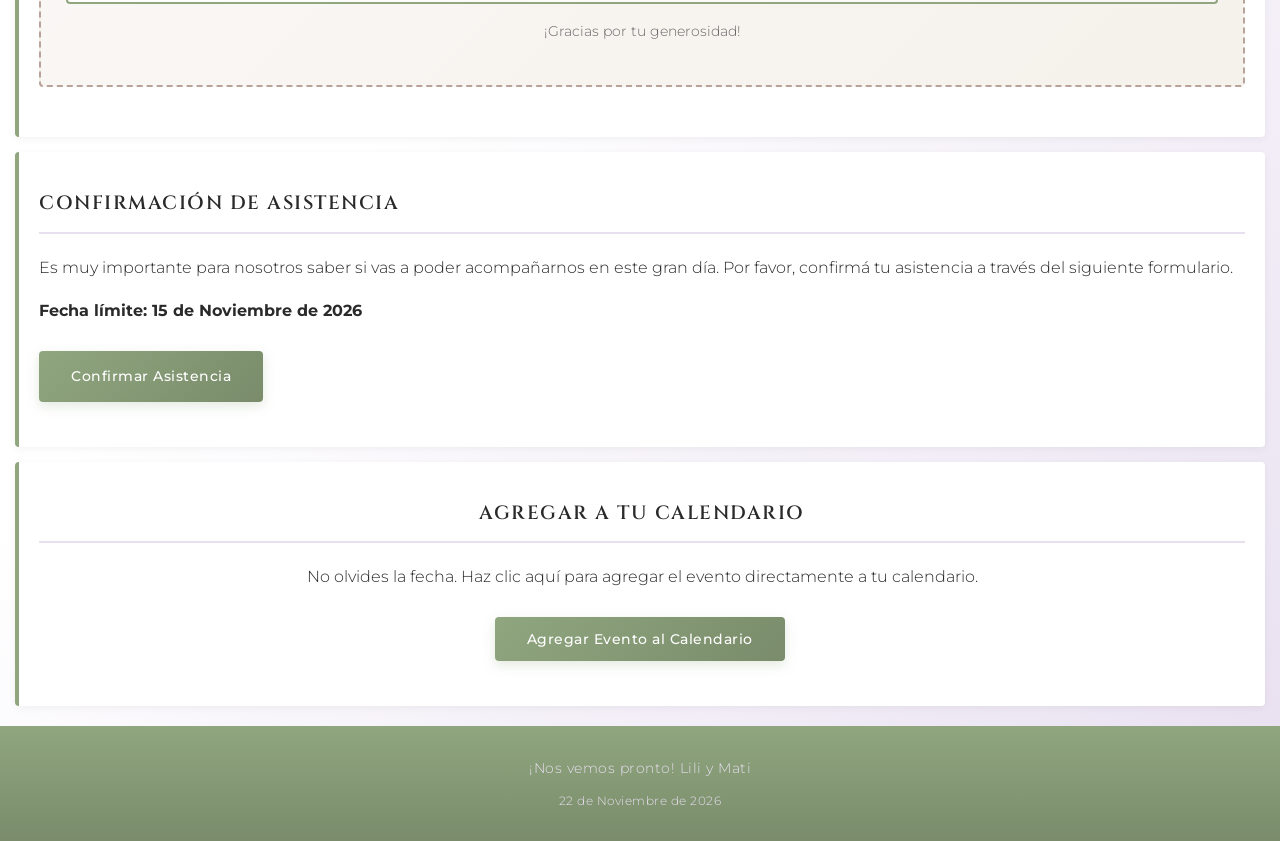
==== commit c6ac778a: "feat: enhance view styling and button consistency" ====
--- a/index.html
+++ b/index.html
@@ -107,7 +107,7 @@
             <h2 class="section-title">Confirmación de Asistencia</h2>
             <p>Es muy importante para nosotros saber si vas a poder acompañarnos en este gran día. Por favor, confirmá tu asistencia a través del siguiente formulario.</p>
             <p><strong>Fecha límite: 15 de Noviembre de 2026</strong></p>
-            <a href="https://docs.google.com/forms/d/e/1FAIpQLSdHtg7VA1iRMEIgnN4e15R8VpcJA1crfICIiquaRUaVLxvOYg/viewform?usp=sharing&ouid=107248354685165145051" target="_blank" class="button button-secondary">
+            <a href="https://docs.google.com/forms/d/e/1FAIpQLSdHtg7VA1iRMEIgnN4e15R8VpcJA1crfICIiquaRUaVLxvOYg/viewform?usp=sharing&ouid=107248354685165145051" target="_blank" class="button">
                 Confirmar Asistencia
             </a>
         </div>
--- a/styles.css
+++ b/styles.css
@@ -386,7 +386,7 @@
         .footer {
             text-align: center;
             padding: 30px 20px;
-            background: linear-gradient(180deg, #2a2a2a 0%, #1a1a1a 100%);
+            background: linear-gradient(180deg, #8fa67f 0%, #7a8c6b 100%);
             color: #e8dff0;
             margin-top: 20px;
             font-size: 0.9em;
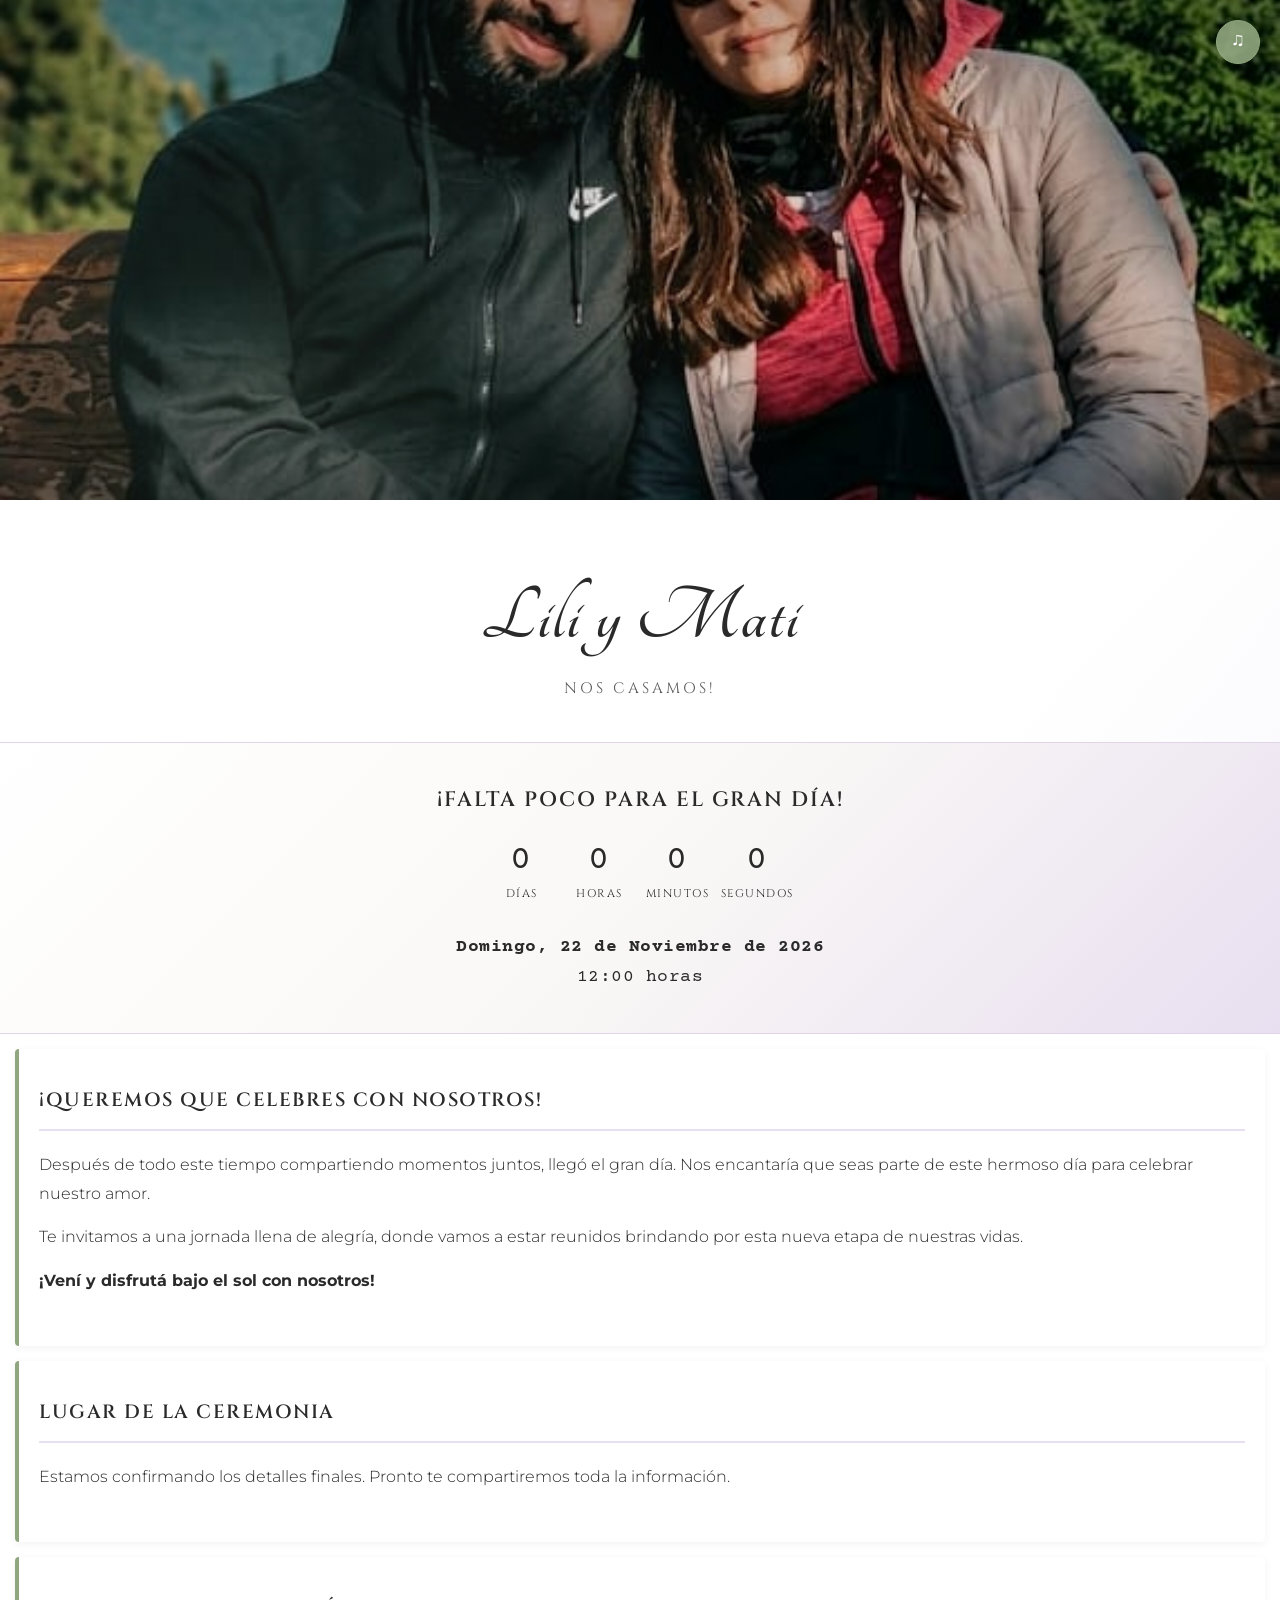
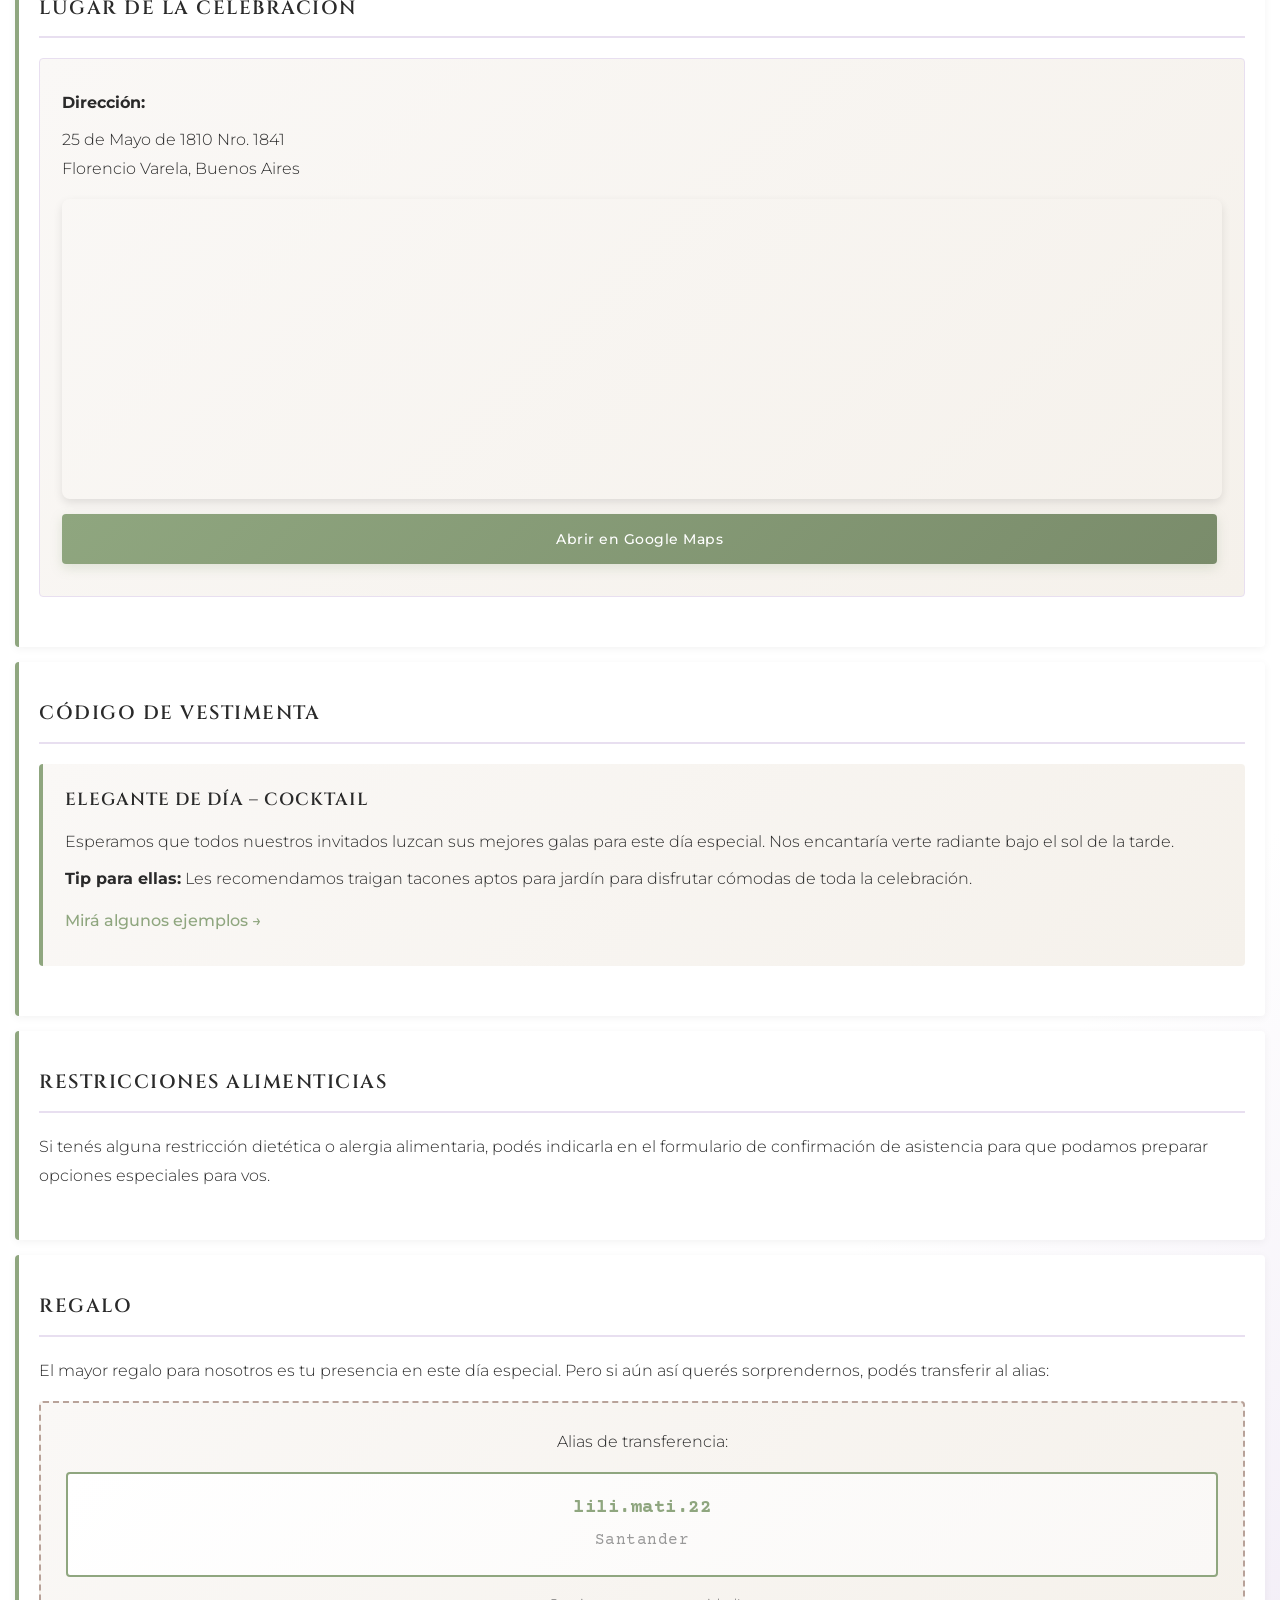
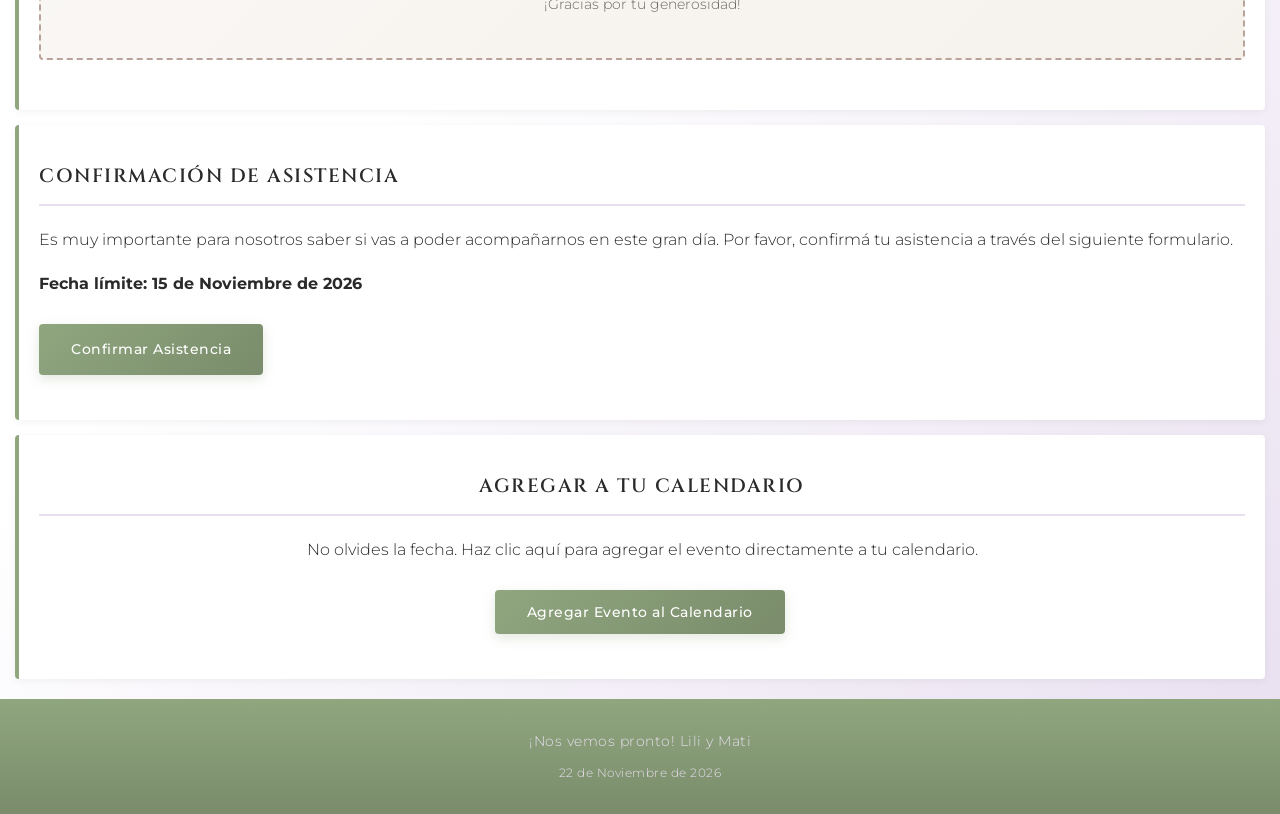
==== commit 6176618c: "feat: update dress code tip styling and messaging" ====
--- a/index.html
+++ b/index.html
@@ -80,7 +80,7 @@
             <div class="dress-code">
                 <h3>Elegante de Día – Cocktail</h3>
                 <p>Esperamos que todos nuestros invitados luzcan sus mejores galas para este día especial. Nos encantaría verte radiante bajo el sol de la tarde.</p>
-                <p><strong>Recomendación para ellas:</strong> Como vamos a estar en el jardín, les recomendamos <span class="highlight">evitar los tacos aguja</span> para disfrutar más cómodas de toda la celebración.</p>
+                <p><strong>Tip para ellas:</strong> Les recomendamos traigan tacones aptos para jardín para disfrutar cómodas de toda la celebración.</p>
                 <p style="margin-top: 15px;"><a href="https://ar.pinterest.com/pin/38984353018986271/?invite_code=10d0b1111cdb420692982da76939f0f9&sender=587016270088623896&sfo=1" target="_blank" style="color: #8fa67f; text-decoration: none; font-weight: 500;">Mirá algunos ejemplos →</a></p>
             </div>
         </div>
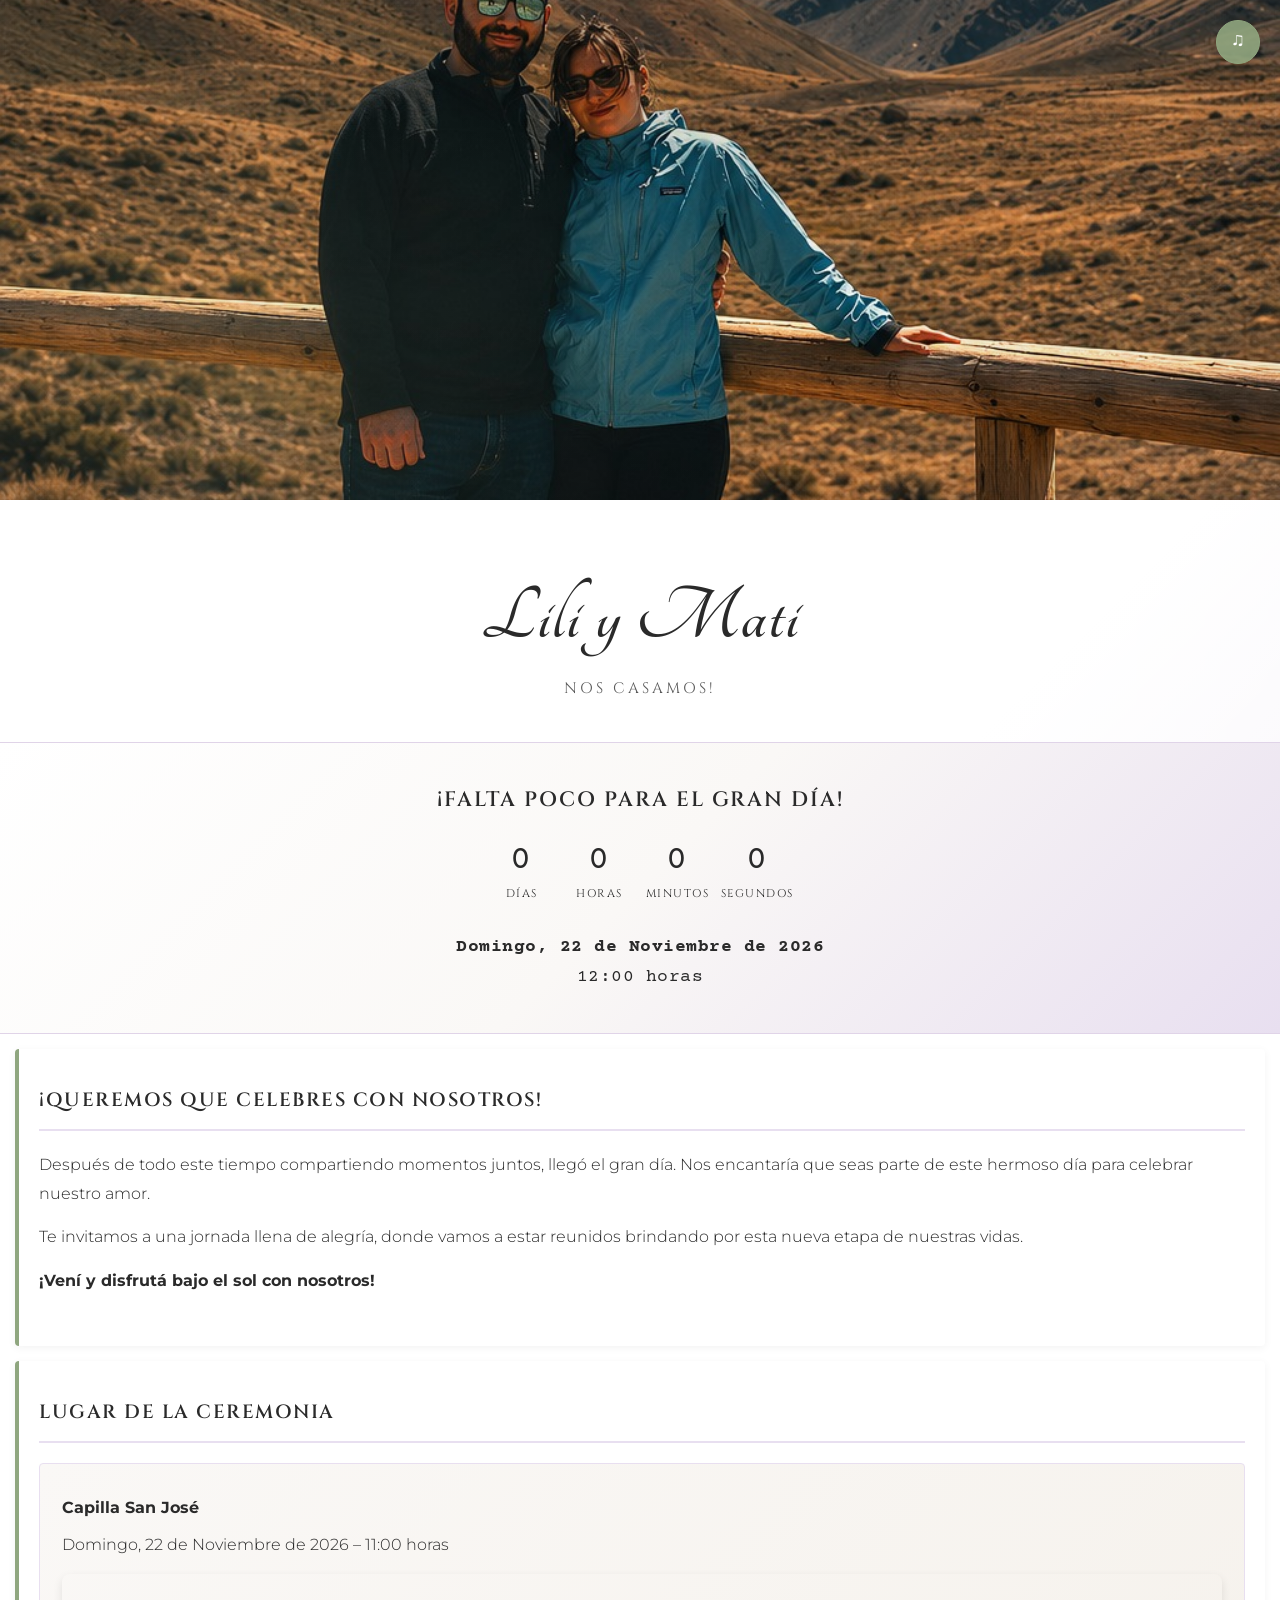
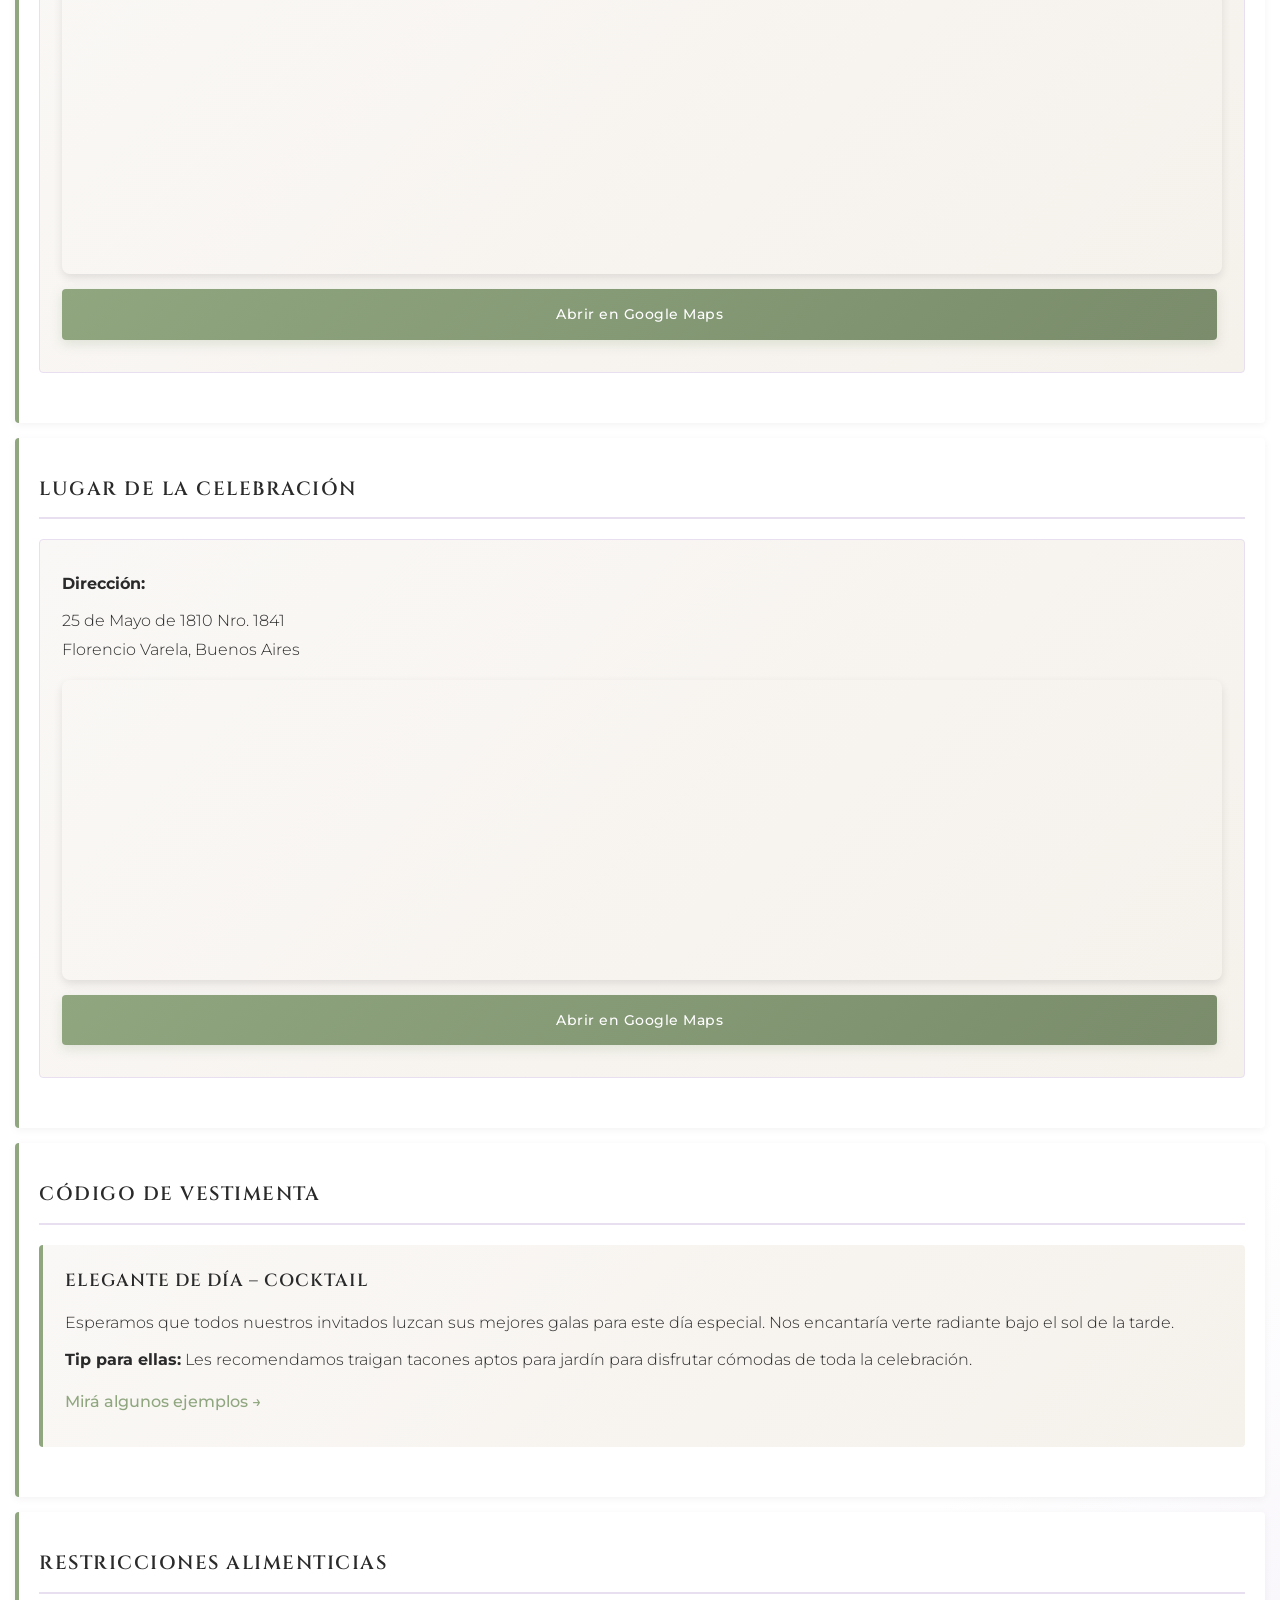
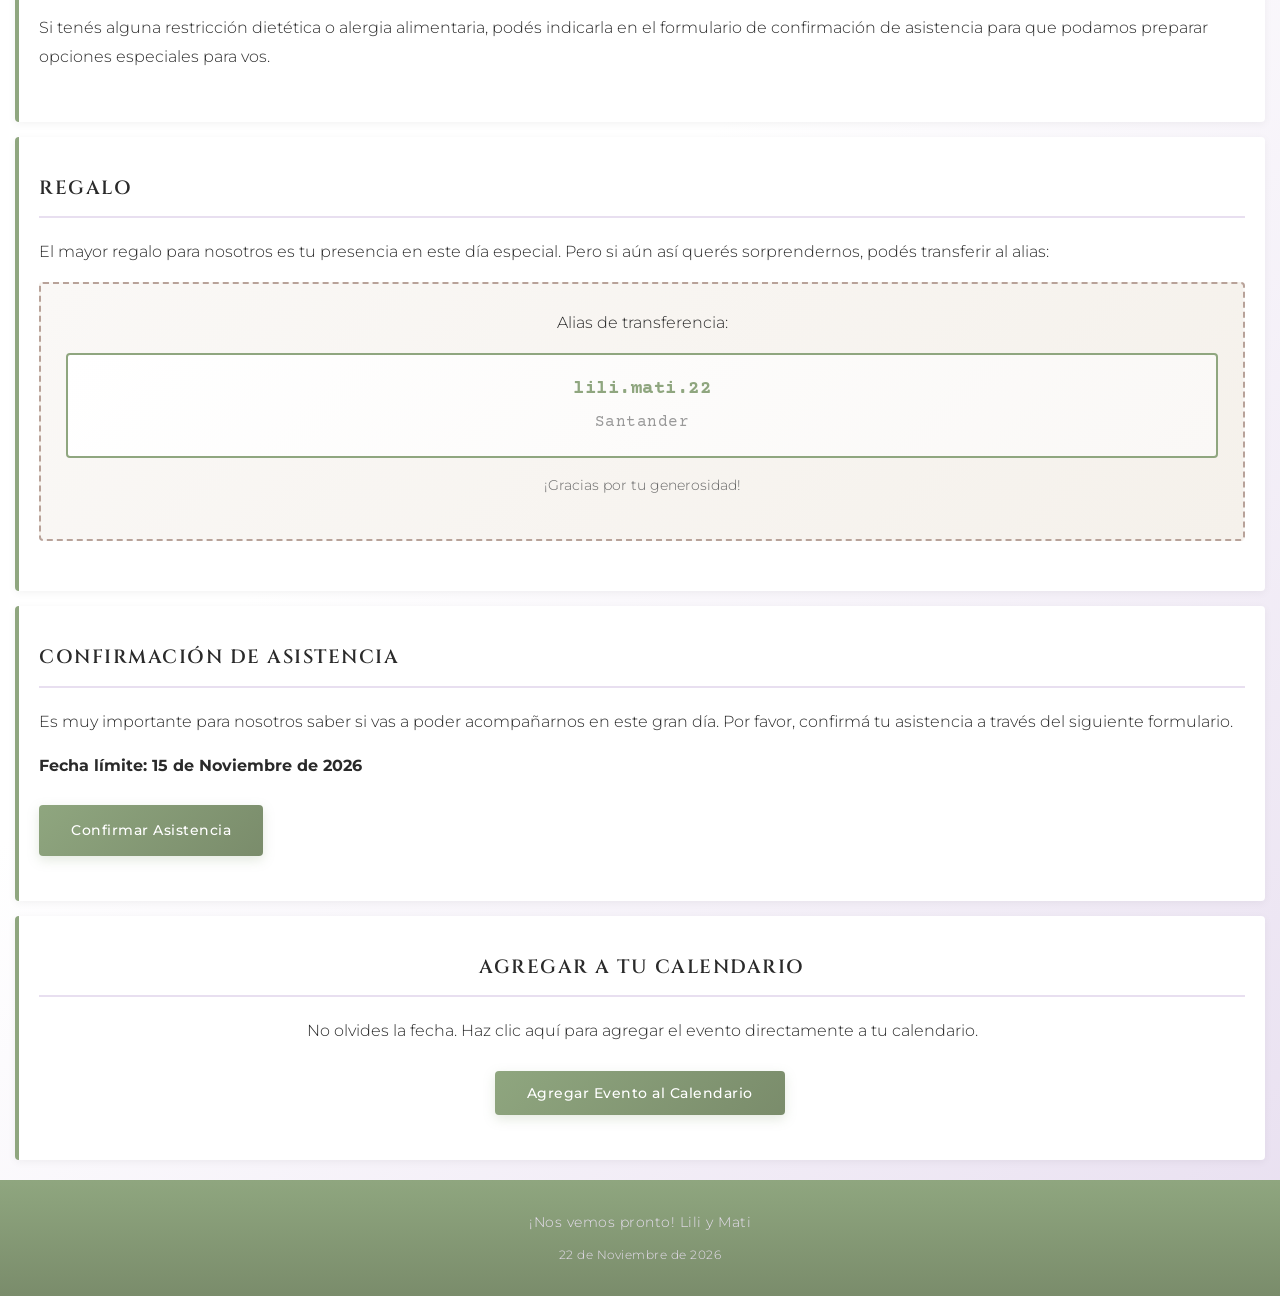
==== commit 225c3321: "feat: add ceremony location (Capilla San José) to all versions" ====
--- a/index.html
+++ b/index.html
@@ -58,7 +58,16 @@
 
         <div class="content-section">
             <h2 class="section-title">Lugar de la Ceremonia</h2>
-            <p>Estamos confirmando los detalles finales. Pronto te compartiremos toda la información.</p>
+            <div class="location">
+                <p><strong>Capilla San José</strong></p>
+                <p>Domingo, 22 de Noviembre de 2026 – 11:00 horas</p>
+                <div class="map-container">
+                    <iframe src="https://maps.google.com/maps?q=-34.7947023,-58.2931798&z=16&output=embed" allowfullscreen="" loading="lazy" referrerpolicy="no-referrer-when-downgrade"></iframe>
+                </div>
+                <a href="https://maps.app.goo.gl/Bu66xof9e9pUPKVP8" target="_blank" class="button" style="display: block; text-align: center; margin-top: 15px;">
+                    Abrir en Google Maps
+                </a>
+            </div>
         </div>
 
         <div class="content-section">
